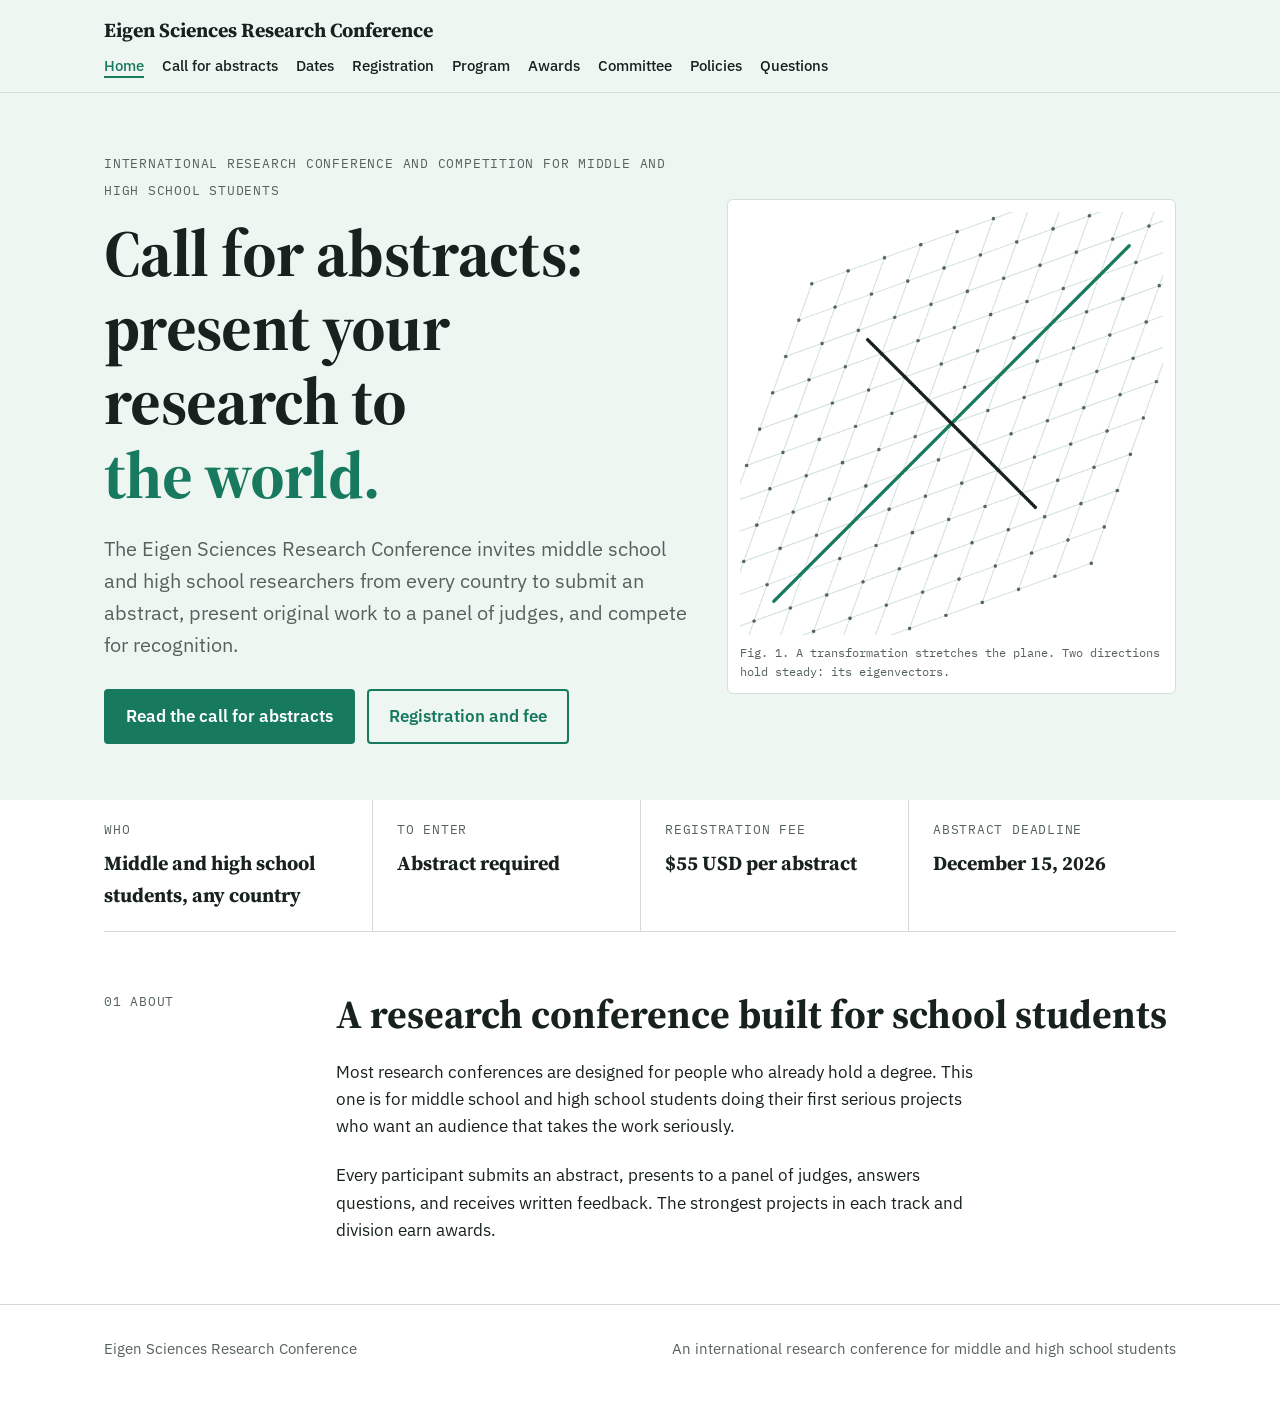
==== index.html @ b8862911 "Add conference website Co-Authored-By: Claude Fable 5.2 <noreply@anthropic.com> Claude-Session: http" ====
<!DOCTYPE html>
<html lang="en">
<head>
<meta charset="utf-8">
<meta name="viewport" content="width=device-width, initial-scale=1">
<title>Eigen Sciences Research Conference</title>
<link rel="preconnect" href="https://fonts.googleapis.com">
<link rel="preconnect" href="https://fonts.gstatic.com" crossorigin>
<link href="https://fonts.googleapis.com/css2?family=IBM+Plex+Mono:wght@400;500&family=IBM+Plex+Sans:wght@400;500;600&family=Source+Serif+4:opsz,wght@8..60,600;8..60,700&display=swap" rel="stylesheet">
<style>
/* Layout idea: an academic call for abstracts. Pale green masthead, near-white ruled sections with mono labels in a narrow margin column, gold for actions, amber marker for anything still to be decided. */
:root {
  --paper: #ffffff;
  --surface: #ffffff;
  --ink: #17211d;
  --muted: #55625c;
  --rule: #d5dad6;
  --accent: #17795e;
  --accent-ink: #ffffff;
  --marker: #f3c64a;
  --marker-ink: #2b2200;
  --display: "Source Serif 4", Georgia, "Times New Roman", serif;
  --body: "IBM Plex Sans", "Segoe UI", Helvetica, Arial, sans-serif;
  --mono: "IBM Plex Mono", ui-monospace, Menlo, Consolas, monospace;
}
/* Single light theme by choice: the page stays light on every device. */
:root { color-scheme: light; }
/* Evergreen masthead for the header and hero, in both themes */
.band {
  --paper: #eef6f2;
  --surface: #ffffff;
  --rule: #cfe1d8;
  background: var(--paper);
  color: var(--ink);
}

* { box-sizing: border-box; }
html { scroll-behavior: smooth; }
@media (prefers-reduced-motion: reduce) { html { scroll-behavior: auto; } }
body {
  margin: 0;
  background: var(--paper);
  color: var(--ink);
  font-family: var(--body);
  font-size: 17px;
  line-height: 1.6;
}
a { color: var(--accent); }
a:focus-visible, button:focus-visible, summary:focus-visible {
  outline: 3px solid var(--marker);
  outline-offset: 3px;
}
h1, h2, h3 { font-family: var(--display); line-height: 1.12; text-wrap: balance; margin: 0; }
p { margin: 0; max-width: 65ch; }
.wrap { max-width: 1120px; margin: 0 auto; padding: 0 24px; }
.label {
  font-family: var(--mono);
  font-size: 13px;
  letter-spacing: 0.06em;
  text-transform: uppercase;
  color: var(--muted);
}
.tba {
  display: inline-block;
  background: var(--marker);
  color: var(--marker-ink);
  font-family: var(--mono);
  font-size: 13px;
  font-weight: 400;
  padding: 2px 8px;
  border-radius: 3px;
}

/* Header */
header.site { border-bottom: 1px solid var(--rule); position: sticky; top: 0; z-index: 5; }
header.site .wrap {
  display: flex;
  flex-wrap: wrap;
  align-items: center;
  justify-content: space-between;
  gap: 8px 24px;
  padding-top: 14px;
  padding-bottom: 14px;
}
.brand { font-family: var(--display); font-weight: 700; font-size: 20px; color: var(--ink); text-decoration: none; }
nav { display: flex; flex-wrap: wrap; gap: 4px 18px; }
nav a { color: var(--ink); text-decoration: none; font-size: 15px; font-weight: 500; }
nav a:hover { color: var(--accent); text-decoration: underline; }
nav a[aria-current="page"] { color: var(--accent); text-decoration: underline; text-underline-offset: 5px; text-decoration-thickness: 2px; }
.is-hidden { display: none !important; }
html { scroll-padding-top: 80px; }

/* Hero */
.hero .wrap {
  display: grid;
  grid-template-columns: minmax(0, 1.3fr) minmax(0, 1fr);
  gap: 40px;
  align-items: center;
  padding-top: 56px;
  padding-bottom: 56px;
}
.hero h1 { font-size: clamp(38px, 5.6vw, 66px); font-weight: 700; letter-spacing: -0.01em; margin: 14px 0 20px; }
.hero h1 em { font-style: normal; color: var(--accent); }
.hero .lede { font-size: 20px; color: var(--muted); max-width: 54ch; }
.cta { display: flex; flex-wrap: wrap; gap: 12px; margin-top: 28px; }
.btn {
  display: inline-block;
  padding: 12px 20px;
  border-radius: 4px;
  font-weight: 600;
  text-decoration: none;
  border: 2px solid var(--accent);
}
.btn.primary { background: var(--accent); color: var(--accent-ink); }
.btn.ghost { color: var(--accent); }
.btn:hover { filter: brightness(1.08); }
figure { margin: 0; }
.figure { border: 1px solid var(--rule); background: var(--surface); border-radius: 6px; padding: 12px; }
.figure canvas { display: block; width: 100%; aspect-ratio: 1 / 1; }
.figure figcaption { font-family: var(--mono); font-size: 12px; color: var(--muted); padding-top: 8px; }

.facts {
  display: grid;
  grid-template-columns: repeat(4, minmax(0, 1fr));
  border-bottom: 1px solid var(--rule);
}
.facts > div { padding: 20px 24px; border-left: 1px solid var(--rule); display: flex; flex-direction: column; gap: 6px; }
.facts > div:first-child { border-left: 0; padding-left: 0; }
.facts strong { font-family: var(--display); font-size: 20px; font-weight: 700; }

/* Sections */
section.block { border-bottom: 1px solid var(--rule); }
section.block .wrap {
  display: grid;
  grid-template-columns: 200px minmax(0, 1fr);
  gap: 32px;
  padding-top: 60px;
  padding-bottom: 60px;
}
.content { display: flex; flex-direction: column; gap: 22px; }
.content h2 { font-size: clamp(28px, 3.4vw, 40px); font-weight: 700; }
.content h3.sub { font-size: 23px; font-weight: 700; margin-top: 10px; }

.grid { display: grid; gap: 16px; }
.grid.two { grid-template-columns: repeat(2, minmax(0, 1fr)); }
.grid.three { grid-template-columns: repeat(3, minmax(0, 1fr)); }
.card {
  background: var(--surface);
  border: 1px solid var(--rule);
  border-radius: 6px;
  padding: 22px;
  display: flex;
  flex-direction: column;
  gap: 10px;
}
.card h3 { font-size: 20px; font-weight: 700; }
.card p { color: var(--muted); font-size: 16px; }
ul.plain { margin: 0; padding-left: 20px; color: var(--muted); font-size: 16px; display: flex; flex-direction: column; gap: 6px; max-width: 65ch; }

.fee { background: var(--surface); border: 1px solid var(--rule); border-top: 4px solid var(--accent); border-radius: 6px; padding: 24px; display: grid; grid-template-columns: auto minmax(0, 1fr); gap: 8px 32px; align-items: center; }
.fee .price { font-family: var(--display); font-size: 60px; font-weight: 700; line-height: 1; font-variant-numeric: tabular-nums; }
.fee .price small { font-family: var(--mono); font-size: 14px; font-weight: 400; color: var(--muted); }
.fee p { color: var(--muted); }

ol.steps { list-style: none; margin: 0; padding: 0; display: flex; flex-direction: column; }
ol.steps li {
  display: grid;
  grid-template-columns: 64px minmax(0, 1fr);
  gap: 16px;
  padding: 18px 0;
  border-top: 1px solid var(--rule);
}
ol.steps li:last-child { border-bottom: 1px solid var(--rule); }
ol.steps .n { font-family: var(--mono); font-size: 15px; color: var(--accent); padding-top: 3px; }
ol.steps h3 { font-size: 20px; font-weight: 700; margin-bottom: 4px; }
ol.steps p { color: var(--muted); font-size: 16px; }

.tablewrap { overflow-x: auto; }
table { border-collapse: collapse; width: 100%; min-width: 460px; font-size: 16px; }
th, td { text-align: left; padding: 12px 14px; border-bottom: 1px solid var(--rule); vertical-align: top; }
th:first-child, td:first-child { padding-left: 0; }
th { font-family: var(--mono); font-size: 13px; letter-spacing: 0.06em; text-transform: uppercase; color: var(--muted); font-weight: 500; }
td.num { font-family: var(--mono); font-variant-numeric: tabular-nums; white-space: nowrap; }

details { border-top: 1px solid var(--rule); padding: 14px 0; }
details:last-of-type { border-bottom: 1px solid var(--rule); }
summary { cursor: pointer; font-weight: 600; font-size: 18px; }
details p { color: var(--muted); padding-top: 8px; }

.notice { background: var(--surface); border: 1px solid var(--rule); border-left: 4px solid var(--marker); border-radius: 6px; padding: 22px; display: flex; flex-direction: column; gap: 10px; }

footer .wrap { padding-top: 32px; padding-bottom: 48px; display: flex; flex-wrap: wrap; gap: 8px 32px; justify-content: space-between; color: var(--muted); font-size: 15px; }

@media (max-width: 860px) {
  .hero .wrap { grid-template-columns: minmax(0, 1fr); padding-top: 40px; padding-bottom: 40px; }
  .figure { max-width: 400px; }
  .facts { grid-template-columns: repeat(2, minmax(0, 1fr)); }
  .facts > div { padding-left: 0; border-left: 0; }
  .facts > div:nth-child(n+3) { border-top: 1px solid var(--rule); }
  section.block .wrap { grid-template-columns: minmax(0, 1fr); gap: 12px; padding-top: 44px; padding-bottom: 44px; }
  .grid.three { grid-template-columns: repeat(2, minmax(0, 1fr)); }
}
@media (max-width: 520px) {
  .wrap { padding: 0 16px; }
  .grid.two, .grid.three, .facts, .fee { grid-template-columns: minmax(0, 1fr); }
  .facts > div { border-top: 1px solid var(--rule); padding: 14px 0; }
  .facts > div:first-child { border-top: 0; }
}
</style>
</head>
<body>

<header class="site band">
  <div class="wrap">
    <a class="brand" href="#top">Eigen Sciences Research Conference</a>
    <nav aria-label="Sections">
      <a href="#about">Home</a>
      <a href="#call">Call for abstracts</a>
      <a href="#dates">Dates</a>
      <a href="#registration">Registration</a>
      <a href="#program">Program</a>
      <a href="#awards">Awards</a>
      <a href="#committee">Committee</a>
      <a href="#policies">Policies</a>
      <a href="#questions">Questions</a>
    </nav>
  </div>
</header>

<main id="top">
  <div class="hero band" id="hero">
    <div class="wrap">
      <div>
        <span class="label">International research conference and competition for middle and high school students</span>
        <h1>Call for abstracts: present your research to <em>the world.</em></h1>
        <p class="lede">The Eigen Sciences Research Conference invites middle school and high school researchers from every country to submit an abstract, present original work to a panel of judges, and compete for recognition.</p>
        <div class="cta">
          <a class="btn primary" href="#call">Read the call for abstracts</a>
          <a class="btn ghost" href="#registration">Registration and fee</a>
        </div>
      </div>
      <figure class="figure">
        <canvas id="lattice" width="640" height="640" role="img" aria-label="A grid of points being stretched by a linear transformation, with two directions that keep their orientation highlighted"></canvas>
        <figcaption>Fig. 1. A transformation stretches the plane. Two directions hold steady: its eigenvectors.</figcaption>
      </figure>
    </div>
  </div>

  <div class="wrap" id="facts">
    <div class="facts">
      <div><span class="label">Who</span><strong>Middle and high school students, any country</strong></div>
      <div><span class="label">To enter</span><strong>Abstract required</strong></div>
      <div><span class="label">Registration fee</span><strong>$55 USD per abstract</strong></div>
      <div><span class="label">Abstract deadline</span><strong>December 15, 2026</strong></div>
    </div>
  </div>

  <section class="block" id="about">
    <div class="wrap">
      <span class="label">01 About</span>
      <div class="content">
        <h2>A research conference built for school students</h2>
        <p>Most research conferences are designed for people who already hold a degree. This one is for middle school and high school students doing their first serious projects who want an audience that takes the work seriously.</p>
        <p>Every participant submits an abstract, presents to a panel of judges, answers questions, and receives written feedback. The strongest projects in each track and division earn awards.</p>
      </div>
    </div>
  </section>

  <section class="block" id="call">
    <div class="wrap">
      <span class="label">02 Call for abstracts</span>
      <div class="content">
        <h2>Call for abstracts</h2>
        <p>An abstract is required from every project. It is the basis for acceptance and for placing your project in a judging session.</p>

        <h3 class="sub">Who can submit</h3>
        <p>Students from any country and any curriculum can submit. There are two divisions, judged separately.</p>
        <div class="grid two">
          <div class="card" style="border-top:4px solid var(--accent)"><span class="label">Division 1</span><h3>Middle school</h3><p>Students enrolled in middle school at the time of submission.</p></div>
          <div class="card" style="border-top:4px solid var(--accent)"><span class="label">Division 2</span><h3>High school</h3><p>Students enrolled in high school (secondary school) at the time of submission.</p></div>
        </div>
        <ul class="plain">
          <li>Individual and team projects are both welcome. A team submits one abstract, with up to 4 students.</li>
          <li>School projects, independent research, and work done with a mentor or in a summer program all qualify.</li>
          <li>Naming a mentor is recommended but not required.</li>
        </ul>

        <h3 class="sub">Research tracks</h3>
        <div class="grid three">
          <div class="card"><h3>Life sciences</h3><p>Biology, biochemistry, genetics, neuroscience, ecology.</p></div>
          <div class="card"><h3>Medicine and health</h3><p>Biomedical research, public health, epidemiology.</p></div>
          <div class="card"><h3>Physical sciences</h3><p>Physics, chemistry, astronomy, materials, earth science.</p></div>
          <div class="card"><h3>Mathematics and computing</h3><p>Pure and applied mathematics, statistics, computer science, AI.</p></div>
          <div class="card"><h3>Engineering</h3><p>Robotics, energy, electronics, design and prototypes.</p></div>
          <div class="card"><h3>Social sciences</h3><p>Psychology, economics, education, behavioral research.</p></div>
        </div>

        <h3 class="sub">Abstract guidelines</h3>
        <div class="tablewrap">
          <table>
            <thead><tr><th>Item</th><th>Requirement</th></tr></thead>
            <tbody>
              <tr><td>Length</td><td>Up to 250 words, in English</td></tr>
              <tr><td>Structure</td><td>Background and question, methods, results, conclusion</td></tr>
              <tr><td>Title</td><td>Up to 20 words, no abbreviations</td></tr>
              <tr><td>Division</td><td>Middle school or high school</td></tr>
              <tr><td>Authors</td><td>Up to 4 students per abstract. Full name, school, city and country for each</td></tr>
              <tr><td>Mentor</td><td>Recommended. Name and institution of the mentor or teacher who advised the work</td></tr>
              <tr><td>Track</td><td>One of the six tracks above</td></tr>
              <tr><td>Keywords</td><td>Three to five</td></tr>
            </tbody>
          </table>
        </div>
        <p><span class="tba">Abstract template to be added</span></p>

        <h3 class="sub">From abstract to award</h3>
        <ol class="steps">
          <li><span class="n">Step 1</span><div><h3>Submit your abstract and pay the fee</h3><p>Send your abstract with the $55 registration fee by December 15, 2026.</p></div></li>
          <li><span class="n">Step 2</span><div><h3>Review</h3><p>The review committee reads every abstract and sends an acceptance decision.</p></div></li>
          <li><span class="n">Step 3</span><div><h3>Present</h3><p>Accepted students give a 10 minute talk to a panel of judges, followed by 5 minutes of questions.</p></div></li>
          <li><span class="n">Step 4</span><div><h3>Feedback and awards</h3><p>Every presenter receives written comments. Top projects in each track and division are recognized at the closing ceremony.</p></div></li>
        </ol>
      </div>
    </div>
  </section>

  <section class="block" id="dates">
    <div class="wrap">
      <span class="label">03 Important dates</span>
      <div class="content">
        <h2>Important dates</h2>
        <div class="tablewrap">
          <table>
            <thead><tr><th>Milestone</th><th>Date</th></tr></thead>
            <tbody>
              <tr><td>Abstract submissions open</td><td><span class="tba">To be announced</span></td></tr>
              <tr><td>Abstract and fee deadline</td><td><strong>December 15, 2026</strong></td></tr>
              <tr><td>Acceptance notices sent</td><td><span class="tba">To be announced</span></td></tr>
              <tr><td>Final slides or poster due</td><td><span class="tba">To be announced</span></td></tr>
              <tr><td>Conference and presentations</td><td><span class="tba">To be announced</span></td></tr>
              <tr><td>Awards ceremony</td><td><span class="tba">To be announced</span></td></tr>
            </tbody>
          </table>
        </div>
      </div>
    </div>
  </section>

  <section class="block" id="registration">
    <div class="wrap">
      <span class="label">04 Registration</span>
      <div class="content">
        <h2>Registration and fee</h2>
        <div class="fee">
          <div class="price">$55 <small>USD</small></div>
          <div>
            <p><strong style="color:var(--ink)">Registration fee per abstract, paid when you submit.</strong></p>
            <p>One fee covers the whole team, up to 4 students. It includes abstract review, your presentation slot, and written feedback from the judges. There are no additional costs after this.</p>
          </div>
        </div>
        <ul class="plain">
          <li>The fee is charged per abstract, not per student.</li>
          <li>Payment is by card through Stripe, a secure online payment service.</li>
          <li>The fee is non-refundable, including when an abstract is not accepted.</li>
          <li>Fee waivers are available for students from low-income and lower-middle-income countries. <span class="tba">Eligible country list to be added</span></li>
        </ul>
        <div class="notice">
          <span class="tba">Submission form and Stripe payment link to be added</span>
          <p>To submit, you will need: your name, school, country, track, project title, abstract, mentor details if any, and a parent or guardian contact.</p>
          <p>Contact: <span class="tba">Email address to be added</span></p>
        </div>
      </div>
    </div>
  </section>

  <section class="block" id="program">
    <div class="wrap">
      <span class="label">05 Program</span>
      <div class="content">
        <h2>Program</h2>
        <div class="grid two">
          <div class="card"><h3>Schedule</h3><p>Opening session, judged presentation sessions by track, and the awards ceremony.</p><p><span class="tba">Full schedule to be announced</span></p></div>
          <div class="card"><h3>Keynote speakers</h3><p>Invited scientists speaking about their research and their path into it.</p><p><span class="tba">Speakers to be announced</span></p></div>
          <div class="card"><h3>Venue and format</h3><p>Location, travel information, or the online platform and time zones.</p><p><span class="tba">In person or online: to be announced</span></p></div>
          <div class="card"><h3>Abstract book</h3><p>Accepted abstracts published together after the conference.</p><p><span class="tba">To be confirmed</span></p></div>
        </div>
      </div>
    </div>
  </section>

  <section class="block" id="awards">
    <div class="wrap">
      <span class="label">06 Awards</span>
      <div class="content">
        <h2>Judging and awards</h2>
        <p>First, second and third place are awarded in each track for each division, with one overall best project per division. Every presenter receives a certificate of participation.</p>
        <p><span class="tba">Prizes to be announced</span></p>
        <div class="tablewrap">
          <table>
            <thead><tr><th>Criterion</th><th>What judges look for</th><th>Weight</th></tr></thead>
            <tbody>
              <tr><td>Research question</td><td>Is it clear, specific and worth asking?</td><td class="num">20%</td></tr>
              <tr><td>Method</td><td>Does the approach fit the question, and is it carried out carefully?</td><td class="num">30%</td></tr>
              <tr><td>Results and reasoning</td><td>Do the conclusions follow from the evidence? Are limits acknowledged?</td><td class="num">25%</td></tr>
              <tr><td>Presentation</td><td>Is the work explained clearly, in slides and in answers to questions?</td><td class="num">15%</td></tr>
              <tr><td>Originality</td><td>Does the student bring their own idea or angle?</td><td class="num">10%</td></tr>
            </tbody>
          </table>
        </div>
        <p><span class="tba">Draft rubric</span> These weights are a starting suggestion and can be changed.</p>
      </div>
    </div>
  </section>

  <section class="block" id="committee">
    <div class="wrap">
      <span class="label">07 Committee</span>
      <div class="content">
        <h2>Organizing committee</h2>
        <p>The people responsible for the conference, with their institutions.</p>
        <div class="grid three">
          <div class="card"><span class="label">Conference chair</span><p><span class="tba">To be announced</span></p></div>
          <div class="card"><span class="label">Review committee</span><p><span class="tba">To be announced</span></p></div>
          <div class="card"><span class="label">Judges</span><p><span class="tba">To be announced</span></p></div>
        </div>
        <h3 class="sub">Sponsors and partners</h3>
        <p><span class="tba">To be announced</span></p>
      </div>
    </div>
  </section>

  <section class="block" id="policies">
    <div class="wrap">
      <span class="label">08 Policies</span>
      <div class="content">
        <h2>Policies</h2>
        <div class="grid two">
          <div class="card"><h3>Original work</h3><p>The research must be the student's own. Copied text or results lead to rejection. Abstracts may be checked for plagiarism.</p></div>
          <div class="card"><h3>Credit for help</h3><p>Name every mentor, teacher or lab that supported the project, and say which parts the student did.</p></div>
          <div class="card"><h3>Presenting</h3><p>At least one student author of each accepted abstract must present to be eligible for awards and a certificate.</p></div>
          <div class="card"><h3>Research ethics</h3><p>Projects involving people or animals must have followed the approval rules of the student's school or institution.</p></div>
          <div class="card"><h3>Parent or guardian consent</h3><p>Participants under 18 need consent from a parent or guardian to register and to appear in photos or recordings.</p></div>
          <div class="card"><h3>Use of AI tools</h3><p>AI tools may help with language, editing and coding, but the research question, analysis and conclusions must be the student's own. Say in your abstract or presentation which AI tools you used and for what. AI tools cannot be listed as authors, and results or references invented by AI lead to rejection. Students are responsible for the accuracy of everything they submit.</p></div>
          <div class="card"><h3>Refunds</h3><p>The registration fee is non-refundable, including when an abstract is not accepted or a student withdraws.</p></div>
          <div class="card"><h3>Privacy</h3><p><span class="tba">Privacy notice to be added</span></p></div>
        </div>
        <p><span class="tba">Draft policies</span> Review these before the site goes public.</p>
      </div>
    </div>
  </section>

  <section class="block" id="questions">
    <div class="wrap">
      <span class="label">09 Questions</span>
      <div class="content">
        <h2>Common questions</h2>
        <div>
          <details><summary>Who can take part?</summary><p>Middle school and high school students from any country. The two divisions are judged separately.</p></details>
          <details><summary>Do I need finished results to submit?</summary><p>No. Work in progress is welcome as long as you have a clear question, a method, and at least preliminary findings to discuss.</p></details>
          <details><summary>Can I enter as a team?</summary><p>Yes. A team of up to 4 students submits one abstract, presents together, and is judged as one project.</p></details>
          <details><summary>What language are abstracts and presentations in?</summary><p>English.</p></details>
          <details><summary>Does my project need a mentor?</summary><p>No. Independent projects are judged on the same criteria as mentored ones. Having a mentor is recommended, and if you have one, please enter their name when you submit.</p></details>
          <details><summary>How much does it cost?</summary><p>The registration fee is $55 USD per abstract, paid when you submit. After that, there are no additional costs.</p></details>
          <details><summary>Does each team member pay?</summary><p>No. The $55 fee is per abstract, so one payment covers the whole team.</p></details>
          <details><summary>Can I get a refund?</summary><p>No. The fee is non-refundable, including when an abstract is not accepted.</p></details>
          <details><summary>Is there a fee waiver?</summary><p>Yes, for students from low-income and lower-middle-income countries. <span class="tba">Eligible country list and how to apply to be added</span></p></details>
          <details><summary>When is the deadline?</summary><p>Abstracts and the fee are due by December 15, 2026.</p></details>
          <details><summary>How long can my abstract be?</summary><p>Up to 250 words.</p></details>
          <details><summary>Can I use AI tools such as chatbots?</summary><p>You may use them for help with language, editing and coding, and you must say which tools you used and how. The ideas, analysis and conclusions must be your own.</p></details>
          <details><summary>How will I know if my abstract is accepted?</summary><p>The review committee emails a decision to the address you submit with. <span class="tba">Notification date to be announced</span></p></details>
          <details><summary>Will I receive a certificate?</summary><p>Yes. Every presenter receives a certificate of participation, and award winners receive an award certificate.</p></details>
          <details><summary>Can I submit more than one abstract?</summary><p><span class="tba">To be confirmed</span></p></details>
          <details><summary>Can I submit work I have presented at a science fair or another conference?</summary><p><span class="tba">To be confirmed</span></p></details>
          <details><summary>Is the conference in person or online, and what about time zones?</summary><p><span class="tba">To be announced</span></p></details>
          <details><summary>Will my abstract be published?</summary><p><span class="tba">To be confirmed</span></p></details>
        </div>
      </div>
    </div>
  </section>
</main>

<footer>
  <div class="wrap">
    <span>Eigen Sciences Research Conference</span>
    <span>An international research conference for middle and high school students</span>
  </div>
</footer>

<script>
// Each menu item opens its own page: only the chosen section is shown.
(function () {
  var sections = Array.prototype.slice.call(document.querySelectorAll('section.block'));
  var hero = document.getElementById('hero'), facts = document.getElementById('facts');
  var links = Array.prototype.slice.call(document.querySelectorAll('header nav a'));
  function show() {
    var id = (location.hash || '').replace('#', '');
    var known = sections.some(function (s) { return s.id === id; });
    if (!known || id === 'about') id = 'about';
    var home = id === 'about';
    hero.classList.toggle('is-hidden', !home);
    facts.classList.toggle('is-hidden', !home);
    sections.forEach(function (s) { s.classList.toggle('is-hidden', s.id !== id); });
    links.forEach(function (a) {
      if (a.getAttribute('href') === '#' + id) a.setAttribute('aria-current', 'page');
      else a.removeAttribute('aria-current');
    });
    window.scrollTo(0, 0);
  }
  window.addEventListener('hashchange', show);
  show();
})();

(function () {
  var c = document.getElementById('lattice');
  if (!c || !c.getContext) return;
  var ctx = c.getContext('2d');
  var still = window.matchMedia && window.matchMedia('(prefers-reduced-motion: reduce)').matches;
  function tok(n) { return getComputedStyle(c).getPropertyValue(n).trim(); }

  function draw(t) {
    var W = c.width, H = c.height, cx = W / 2, cy = H / 2, u = 44;
    // Symmetric matrix [[a, b], [b, a]] has eigenvectors along (1,1) and (1,-1).
    var k = 0.5 + 0.5 * Math.sin(t);
    var a = 1 + 0.25 * k, b = 0.45 * k;
    var rule = tok('--rule'), ink = tok('--muted'), accent = tok('--accent'), second = tok('--ink');
    function P(x, y) { return [cx + (a * x + b * y) * u, cy - (b * x + a * y) * u]; }

    ctx.clearRect(0, 0, W, H);
    ctx.lineWidth = 1.5; ctx.strokeStyle = rule;
    for (var i = -6; i <= 6; i++) {
      var p = P(i, -6), q = P(i, 6), r = P(-6, i), s = P(6, i);
      ctx.beginPath(); ctx.moveTo(p[0], p[1]); ctx.lineTo(q[0], q[1]);
      ctx.moveTo(r[0], r[1]); ctx.lineTo(s[0], s[1]); ctx.stroke();
    }
    ctx.fillStyle = ink;
    for (var x = -6; x <= 6; x++) for (var y = -6; y <= 6; y++) {
      var d = P(x, y);
      ctx.beginPath(); ctx.arc(d[0], d[1], 2.6, 0, 6.2832); ctx.fill();
    }
    function axis(dx, dy, col) {
      var p = P(-6 * dx, -6 * dy), q = P(6 * dx, 6 * dy);
      ctx.strokeStyle = col; ctx.lineWidth = 5; ctx.lineCap = 'round';
      ctx.beginPath(); ctx.moveTo(p[0], p[1]); ctx.lineTo(q[0], q[1]); ctx.stroke();
    }
    axis(0.6, 0.6, accent);
    axis(0.6, -0.6, second);
  }

  var start = null;
  function frame(ts) {
    if (start === null) start = ts;
    draw(1.2 + (ts - start) / 2600);
    requestAnimationFrame(frame);
  }
  draw(1.2);
  if (!still) requestAnimationFrame(frame);
})();
</script>
</body>
</html>
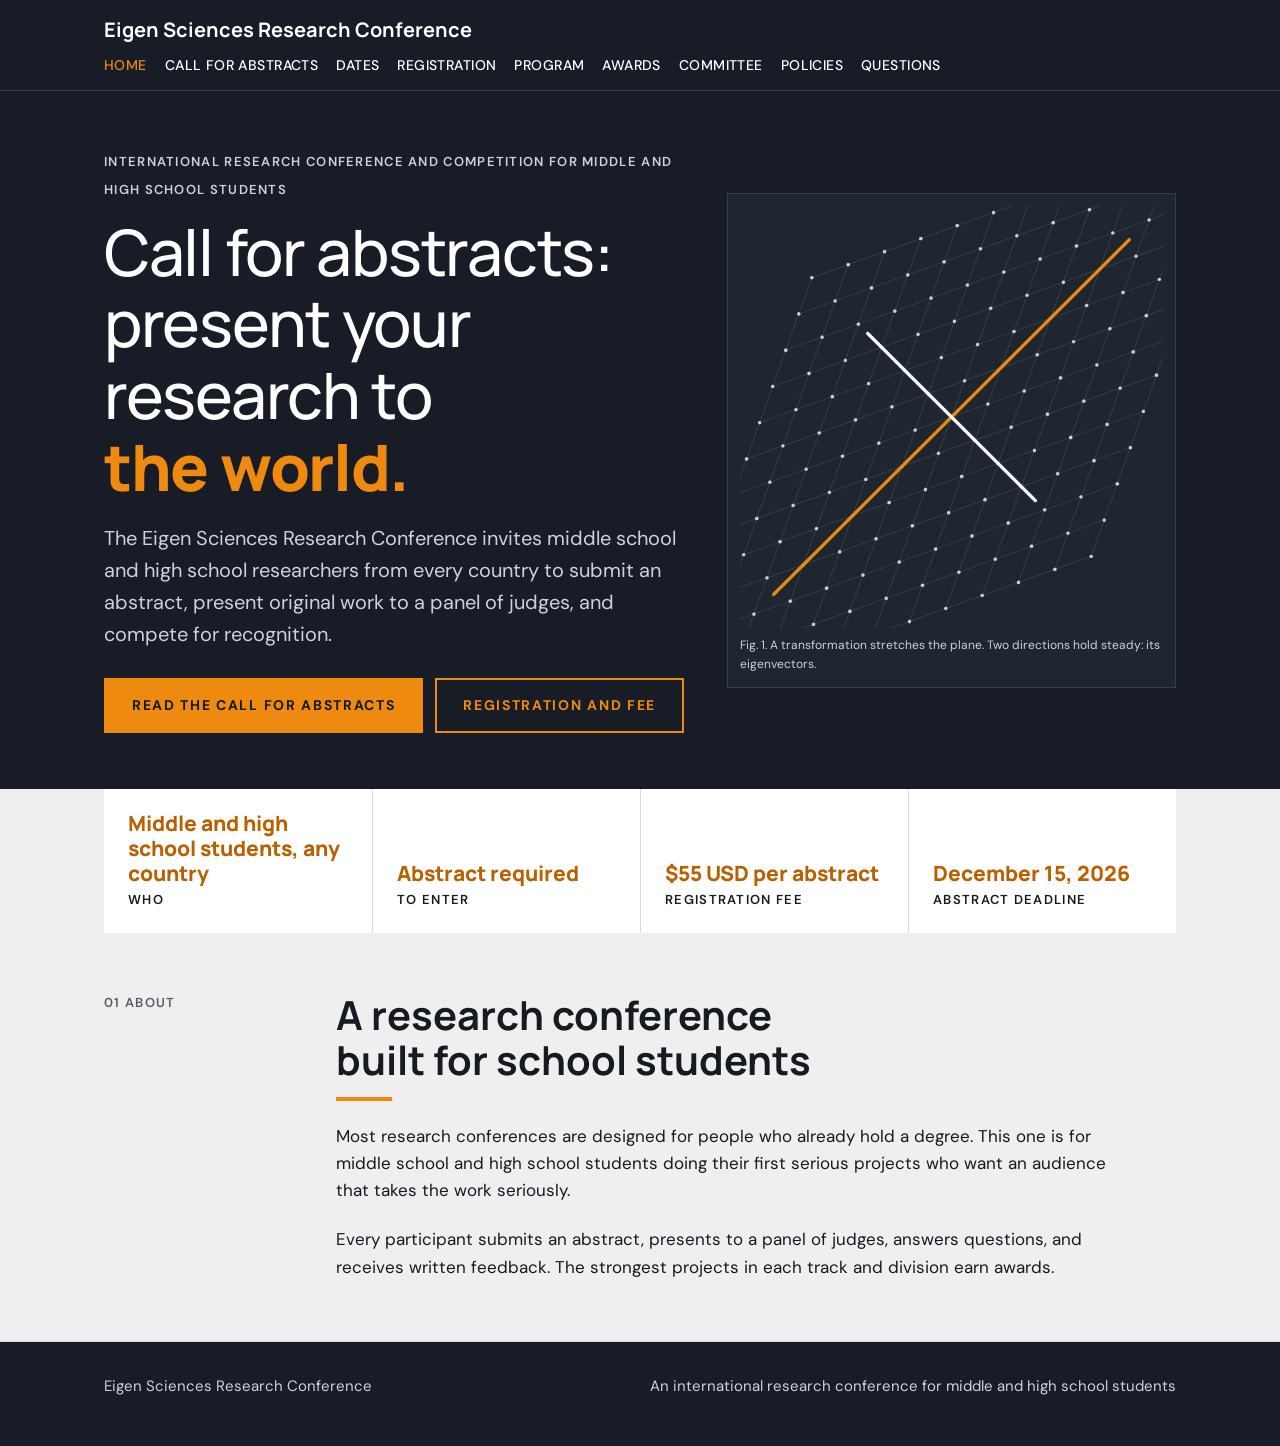
==== commit 148a3ca2: "Match the eigensciences.com theme: charcoal, orange, light gray Co-Authored-By: Claude Fable 5.2 <no" ====
--- a/index.html
+++ b/index.html
@@ -6,30 +6,33 @@
 <title>Eigen Sciences Research Conference</title>
 <link rel="preconnect" href="https://fonts.googleapis.com">
 <link rel="preconnect" href="https://fonts.gstatic.com" crossorigin>
-<link href="https://fonts.googleapis.com/css2?family=IBM+Plex+Mono:wght@400;500&family=IBM+Plex+Sans:wght@400;500;600&family=Source+Serif+4:opsz,wght@8..60,600;8..60,700&display=swap" rel="stylesheet">
+<link href="https://fonts.googleapis.com/css2?family=DM+Sans:opsz,wght@9..40,400;9..40,500;9..40,600;9..40,700&family=Manrope:wght@500;700;800&display=swap" rel="stylesheet">
 <style>
-/* Layout idea: an academic call for abstracts. Pale green masthead, near-white ruled sections with mono labels in a narrow margin column, gold for actions, amber marker for anything still to be decided. */
+/* Layout idea: matches eigensciences.com. Charcoal masthead with white type and an orange highlight, light gray page, white cards, square uppercase buttons. */
 :root {
-  --paper: #ffffff;
+  color-scheme: light;
+  --paper: #efefef;
   --surface: #ffffff;
-  --ink: #17211d;
-  --muted: #55625c;
-  --rule: #d5dad6;
-  --accent: #17795e;
-  --accent-ink: #ffffff;
-  --marker: #f3c64a;
-  --marker-ink: #2b2200;
-  --display: "Source Serif 4", Georgia, "Times New Roman", serif;
-  --body: "IBM Plex Sans", "Segoe UI", Helvetica, Arial, sans-serif;
-  --mono: "IBM Plex Mono", ui-monospace, Menlo, Consolas, monospace;
-}
-/* Single light theme by choice: the page stays light on every device. */
-:root { color-scheme: light; }
-/* Evergreen masthead for the header and hero, in both themes */
+  --ink: #151a23;
+  --muted: #555c68;
+  --rule: #d8dade;
+  --accent: #ee8a0f;
+  --accent-deep: #b96100;
+  --accent-ink: #151a23;
+  --marker: #fde6c4;
+  --marker-ink: #5a3200;
+  --display: "Manrope", "Segoe UI", Helvetica, Arial, sans-serif;
+  --body: "DM Sans", "Segoe UI", Helvetica, Arial, sans-serif;
+  --mono: "DM Sans", "Segoe UI", Helvetica, Arial, sans-serif;
+}
+/* Charcoal masthead for the header and hero */
 .band {
-  --paper: #eef6f2;
-  --surface: #ffffff;
-  --rule: #cfe1d8;
+  --paper: #171c26;
+  --surface: #1f2632;
+  --ink: #ffffff;
+  --muted: #cdd2db;
+  --rule: #363d4b;
+  --accent-deep: #ee8a0f;
   background: var(--paper);
   color: var(--ink);
 }
@@ -45,7 +48,7 @@
   font-size: 17px;
   line-height: 1.6;
 }
-a { color: var(--accent); }
+a { color: var(--accent-deep); }
 a:focus-visible, button:focus-visible, summary:focus-visible {
   outline: 3px solid var(--marker);
   outline-offset: 3px;
@@ -54,9 +57,10 @@
 p { margin: 0; max-width: 65ch; }
 .wrap { max-width: 1120px; margin: 0 auto; padding: 0 24px; }
 .label {
-  font-family: var(--mono);
+  font-family: var(--body);
   font-size: 13px;
-  letter-spacing: 0.06em;
+  font-weight: 600;
+  letter-spacing: 0.1em;
   text-transform: uppercase;
   color: var(--muted);
 }
@@ -66,9 +70,9 @@
   color: var(--marker-ink);
   font-family: var(--mono);
   font-size: 13px;
-  font-weight: 400;
+  font-weight: 600;
   padding: 2px 8px;
-  border-radius: 3px;
+  border-radius: 0;
 }
 
 /* Header */
@@ -84,9 +88,9 @@
 }
 .brand { font-family: var(--display); font-weight: 700; font-size: 20px; color: var(--ink); text-decoration: none; }
 nav { display: flex; flex-wrap: wrap; gap: 4px 18px; }
-nav a { color: var(--ink); text-decoration: none; font-size: 15px; font-weight: 500; }
-nav a:hover { color: var(--accent); text-decoration: underline; }
-nav a[aria-current="page"] { color: var(--accent); text-decoration: underline; text-underline-offset: 5px; text-decoration-thickness: 2px; }
+nav a { color: var(--ink); text-decoration: none; font-size: 14px; font-weight: 500; text-transform: uppercase; letter-spacing: 0.03em; }
+nav a:hover { color: var(--accent); }
+nav a[aria-current="page"] { color: var(--accent); }
 .is-hidden { display: none !important; }
 html { scroll-padding-top: 80px; }
 
@@ -99,15 +103,18 @@
   padding-top: 56px;
   padding-bottom: 56px;
 }
-.hero h1 { font-size: clamp(38px, 5.6vw, 66px); font-weight: 700; letter-spacing: -0.01em; margin: 14px 0 20px; }
-.hero h1 em { font-style: normal; color: var(--accent); }
+.hero h1 { font-size: clamp(38px, 5.4vw, 64px); font-weight: 500; letter-spacing: -0.02em; margin: 14px 0 20px; }
+.hero h1 em { font-style: normal; font-weight: 800; color: var(--accent); }
 .hero .lede { font-size: 20px; color: var(--muted); max-width: 54ch; }
 .cta { display: flex; flex-wrap: wrap; gap: 12px; margin-top: 28px; }
 .btn {
   display: inline-block;
-  padding: 12px 20px;
-  border-radius: 4px;
-  font-weight: 600;
+  padding: 14px 26px;
+  border-radius: 0;
+  font-weight: 700;
+  font-size: 14px;
+  letter-spacing: 0.12em;
+  text-transform: uppercase;
   text-decoration: none;
   border: 2px solid var(--accent);
 }
@@ -115,21 +122,25 @@
 .btn.ghost { color: var(--accent); }
 .btn:hover { filter: brightness(1.08); }
 figure { margin: 0; }
-.figure { border: 1px solid var(--rule); background: var(--surface); border-radius: 6px; padding: 12px; }
+.figure { border: 1px solid var(--rule); background: var(--surface); border-radius: 0; padding: 12px; }
 .figure canvas { display: block; width: 100%; aspect-ratio: 1 / 1; }
 .figure figcaption { font-family: var(--mono); font-size: 12px; color: var(--muted); padding-top: 8px; }
 
 .facts {
   display: grid;
   grid-template-columns: repeat(4, minmax(0, 1fr));
-  border-bottom: 1px solid var(--rule);
-}
-.facts > div { padding: 20px 24px; border-left: 1px solid var(--rule); display: flex; flex-direction: column; gap: 6px; }
-.facts > div:first-child { border-left: 0; padding-left: 0; }
-.facts strong { font-family: var(--display); font-size: 20px; font-weight: 700; }
+  background: var(--surface);
+}
+.facts > div { padding: 22px 24px; border-left: 1px solid var(--rule); display: flex; flex-direction: column-reverse; gap: 4px; }
+.facts > div:first-child { border-left: 0; }
+.facts strong { font-family: var(--display); font-size: 21px; font-weight: 800; color: var(--accent-deep); line-height: 1.2; }
+.facts .label { color: var(--ink); }
 
 /* Sections */
 section.block { border-bottom: 1px solid var(--rule); }
+.content h2::after { content: ""; display: block; width: 56px; height: 4px; background: var(--accent); margin-top: 14px; }
+footer { background: #171c26; }
+footer .wrap { color: #cdd2db !important; }
 section.block .wrap {
   display: grid;
   grid-template-columns: 200px minmax(0, 1fr);
@@ -147,7 +158,7 @@
 .card {
   background: var(--surface);
   border: 1px solid var(--rule);
-  border-radius: 6px;
+  border-radius: 0;
   padding: 22px;
   display: flex;
   flex-direction: column;
@@ -157,28 +168,28 @@
 .card p { color: var(--muted); font-size: 16px; }
 ul.plain { margin: 0; padding-left: 20px; color: var(--muted); font-size: 16px; display: flex; flex-direction: column; gap: 6px; max-width: 65ch; }
 
-.fee { background: var(--surface); border: 1px solid var(--rule); border-top: 4px solid var(--accent); border-radius: 6px; padding: 24px; display: grid; grid-template-columns: auto minmax(0, 1fr); gap: 8px 32px; align-items: center; }
-.fee .price { font-family: var(--display); font-size: 60px; font-weight: 700; line-height: 1; font-variant-numeric: tabular-nums; }
+.fee { background: var(--surface); border: 1px solid var(--rule); border-top: 4px solid var(--accent); border-radius: 0; padding: 24px; display: grid; grid-template-columns: auto minmax(0, 1fr); gap: 8px 32px; align-items: center; }
+.fee .price { font-family: var(--display); color: var(--accent); font-size: 60px; font-weight: 800; line-height: 1; font-variant-numeric: tabular-nums; }
 .fee .price small { font-family: var(--mono); font-size: 14px; font-weight: 400; color: var(--muted); }
 .fee p { color: var(--muted); }
 
 ol.steps { list-style: none; margin: 0; padding: 0; display: flex; flex-direction: column; }
 ol.steps li {
   display: grid;
-  grid-template-columns: 64px minmax(0, 1fr);
+  grid-template-columns: 72px minmax(0, 1fr);
   gap: 16px;
   padding: 18px 0;
   border-top: 1px solid var(--rule);
 }
 ol.steps li:last-child { border-bottom: 1px solid var(--rule); }
-ol.steps .n { font-family: var(--mono); font-size: 15px; color: var(--accent); padding-top: 3px; }
+ol.steps .n { font-family: var(--body); font-size: 14px; font-weight: 700; text-transform: uppercase; letter-spacing: 0.06em; color: var(--accent-deep); padding-top: 4px; }
 ol.steps h3 { font-size: 20px; font-weight: 700; margin-bottom: 4px; }
 ol.steps p { color: var(--muted); font-size: 16px; }
 
-.tablewrap { overflow-x: auto; }
+.tablewrap { overflow-x: auto; background: var(--surface); border: 1px solid var(--rule); }
 table { border-collapse: collapse; width: 100%; min-width: 460px; font-size: 16px; }
 th, td { text-align: left; padding: 12px 14px; border-bottom: 1px solid var(--rule); vertical-align: top; }
-th:first-child, td:first-child { padding-left: 0; }
+
 th { font-family: var(--mono); font-size: 13px; letter-spacing: 0.06em; text-transform: uppercase; color: var(--muted); font-weight: 500; }
 td.num { font-family: var(--mono); font-variant-numeric: tabular-nums; white-space: nowrap; }
 
@@ -187,7 +198,7 @@
 summary { cursor: pointer; font-weight: 600; font-size: 18px; }
 details p { color: var(--muted); padding-top: 8px; }
 
-.notice { background: var(--surface); border: 1px solid var(--rule); border-left: 4px solid var(--marker); border-radius: 6px; padding: 22px; display: flex; flex-direction: column; gap: 10px; }
+.notice { background: var(--surface); border: 1px solid var(--rule); border-left: 4px solid var(--accent); border-radius: 0; padding: 22px; display: flex; flex-direction: column; gap: 10px; }
 
 footer .wrap { padding-top: 32px; padding-bottom: 48px; display: flex; flex-wrap: wrap; gap: 8px 32px; justify-content: space-between; color: var(--muted); font-size: 15px; }
 
@@ -195,7 +206,7 @@
   .hero .wrap { grid-template-columns: minmax(0, 1fr); padding-top: 40px; padding-bottom: 40px; }
   .figure { max-width: 400px; }
   .facts { grid-template-columns: repeat(2, minmax(0, 1fr)); }
-  .facts > div { padding-left: 0; border-left: 0; }
+  .facts > div:nth-child(3) { border-left: 0; }
   .facts > div:nth-child(n+3) { border-top: 1px solid var(--rule); }
   section.block .wrap { grid-template-columns: minmax(0, 1fr); gap: 12px; padding-top: 44px; padding-bottom: 44px; }
   .grid.three { grid-template-columns: repeat(2, minmax(0, 1fr)); }
@@ -203,7 +214,7 @@
 @media (max-width: 520px) {
   .wrap { padding: 0 16px; }
   .grid.two, .grid.three, .facts, .fee { grid-template-columns: minmax(0, 1fr); }
-  .facts > div { border-top: 1px solid var(--rule); padding: 14px 0; }
+  .facts > div { border-top: 1px solid var(--rule); border-left: 0; }
   .facts > div:first-child { border-top: 0; }
 }
 </style>
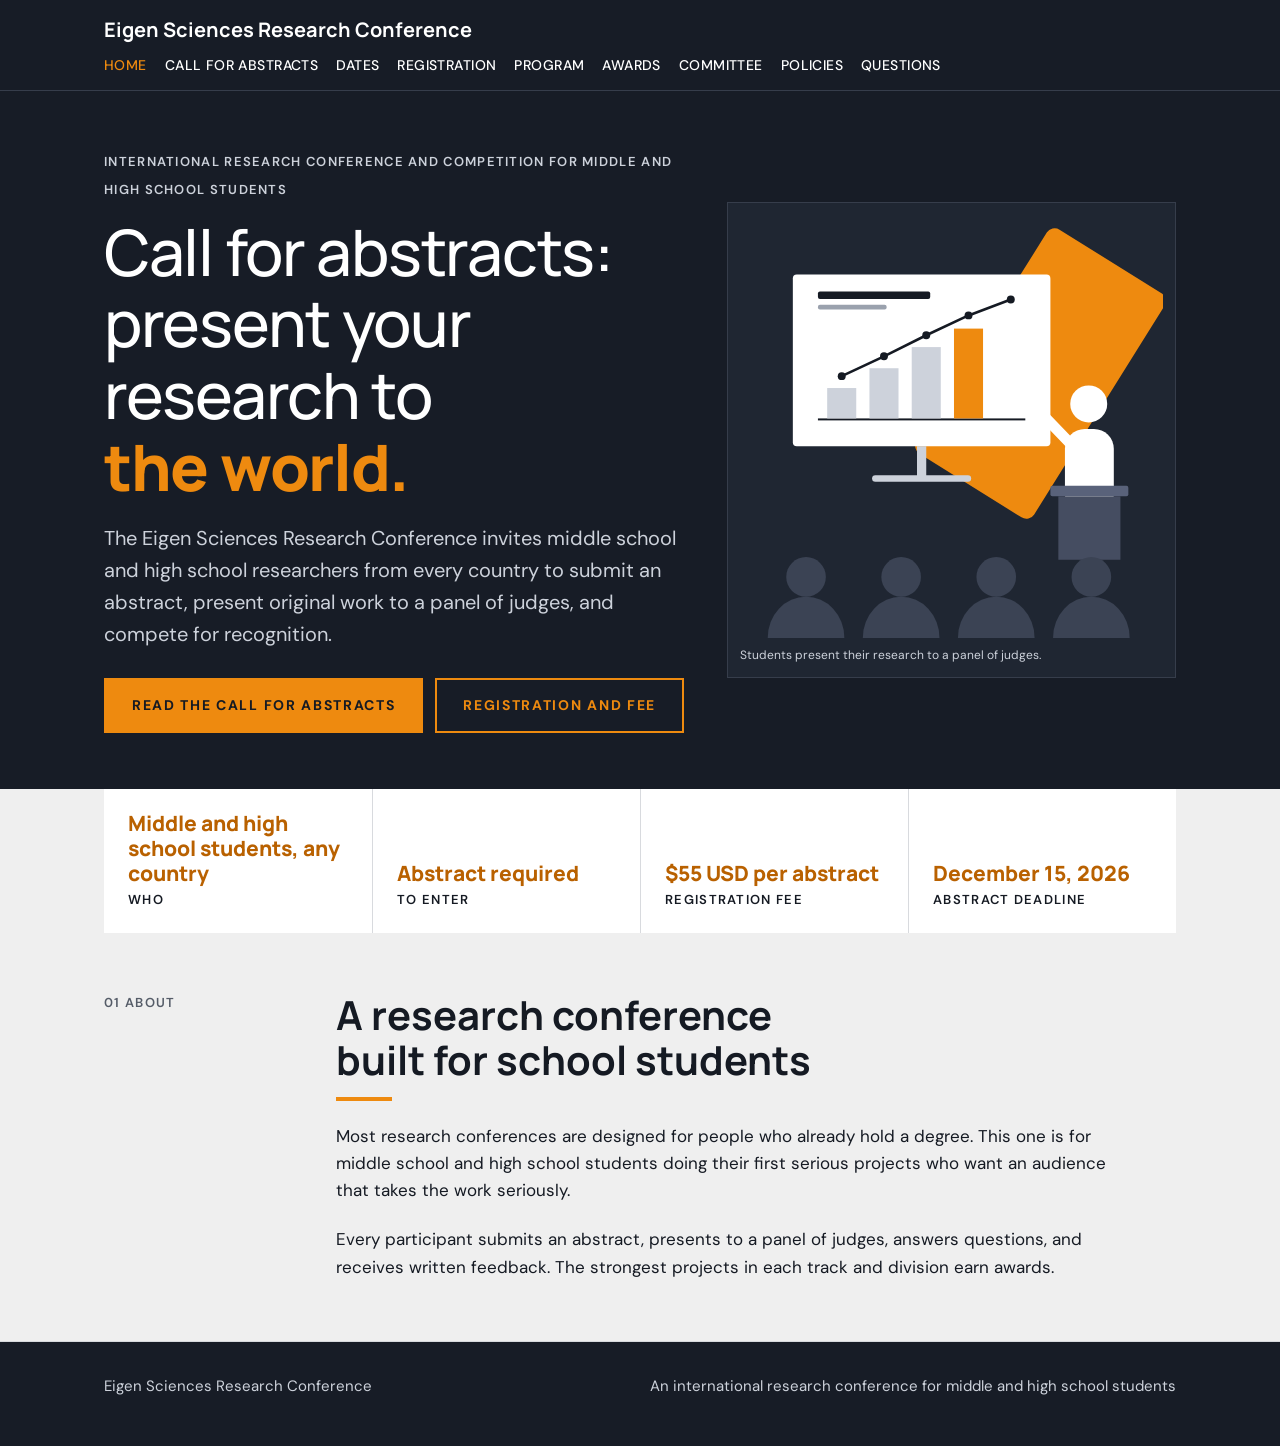
==== commit c81802ad: "Replace the eigenvector figure with a research presentation illustration Co-Authored-By: Claude Fabl" ====
--- a/index.html
+++ b/index.html
@@ -122,8 +122,8 @@
 .btn.ghost { color: var(--accent); }
 .btn:hover { filter: brightness(1.08); }
 figure { margin: 0; }
-.figure { border: 1px solid var(--rule); background: var(--surface); border-radius: 0; padding: 12px; }
-.figure canvas { display: block; width: 100%; aspect-ratio: 1 / 1; }
+.figure { border: 1px solid var(--rule); background: var(--surface); border-radius: 0; padding: 12px; overflow: hidden; }
+.figure svg { display: block; width: 100%; height: auto; }
 .figure figcaption { font-family: var(--mono); font-size: 12px; color: var(--muted); padding-top: 8px; }
 
 .facts {
@@ -251,8 +251,33 @@
         </div>
       </div>
       <figure class="figure">
-        <canvas id="lattice" width="640" height="640" role="img" aria-label="A grid of points being stretched by a linear transformation, with two directions that keep their orientation highlighted"></canvas>
-        <figcaption>Fig. 1. A transformation stretches the plane. Two directions hold steady: its eigenvectors.</figcaption>
+        <svg viewBox="0 0 640 640" role="img" aria-label="Illustration of a student presenting a research chart on a screen to an audience">
+          <rect x="350" y="40" width="210" height="400" rx="14" transform="rotate(32 455 240)" fill="#ee8a0f"/>
+          <rect x="80" y="90" width="390" height="260" rx="6" fill="#ffffff"/>
+          <rect x="268" y="350" width="14" height="46" fill="#cdd2db"/>
+          <rect x="200" y="394" width="150" height="10" rx="5" fill="#cdd2db"/>
+          <rect x="118" y="116" width="170" height="11" rx="3" fill="#151a23"/>
+          <rect x="118" y="136" width="104" height="7" rx="3" fill="#9aa1ad"/>
+          <rect x="118" y="308" width="314" height="3" fill="#151a23"/>
+          <rect x="132" y="262" width="44" height="46" fill="#cdd2db"/>
+          <rect x="196" y="232" width="44" height="76" fill="#cdd2db"/>
+          <rect x="260" y="200" width="44" height="108" fill="#cdd2db"/>
+          <rect x="324" y="172" width="44" height="136" fill="#ee8a0f"/>
+          <polyline points="154,244 218,214 282,182 346,152 410,128" fill="none" stroke="#151a23" stroke-width="4" stroke-linecap="round" stroke-linejoin="round"/>
+          <circle cx="154" cy="244" r="6" fill="#151a23"/><circle cx="218" cy="214" r="6" fill="#151a23"/><circle cx="282" cy="182" r="6" fill="#151a23"/><circle cx="346" cy="152" r="6" fill="#151a23"/><circle cx="410" cy="128" r="6" fill="#151a23"/>
+          <line x1="506" y1="352" x2="452" y2="296" stroke="#ffffff" stroke-width="16" stroke-linecap="round"/>
+          <circle cx="528" cy="286" r="28" fill="#ffffff"/>
+          <rect x="492" y="324" width="74" height="130" rx="30" fill="#ffffff"/>
+          <rect x="470" y="410" width="118" height="16" rx="3" fill="#59627a"/>
+          <rect x="482" y="426" width="94" height="96" fill="#454d61"/>
+          <g fill="#3b4354">
+            <circle cx="100" cy="548" r="30"/><ellipse cx="100" cy="640" rx="58" ry="62"/>
+            <circle cx="244" cy="548" r="30"/><ellipse cx="244" cy="640" rx="58" ry="62"/>
+            <circle cx="388" cy="548" r="30"/><ellipse cx="388" cy="640" rx="58" ry="62"/>
+            <circle cx="532" cy="548" r="30"/><ellipse cx="532" cy="640" rx="58" ry="62"/>
+          </g>
+        </svg>
+        <figcaption>Students present their research to a panel of judges.</figcaption>
       </figure>
     </div>
   </div>
@@ -520,52 +545,6 @@
   window.addEventListener('hashchange', show);
   show();
 })();
-
-(function () {
-  var c = document.getElementById('lattice');
-  if (!c || !c.getContext) return;
-  var ctx = c.getContext('2d');
-  var still = window.matchMedia && window.matchMedia('(prefers-reduced-motion: reduce)').matches;
-  function tok(n) { return getComputedStyle(c).getPropertyValue(n).trim(); }
-
-  function draw(t) {
-    var W = c.width, H = c.height, cx = W / 2, cy = H / 2, u = 44;
-    // Symmetric matrix [[a, b], [b, a]] has eigenvectors along (1,1) and (1,-1).
-    var k = 0.5 + 0.5 * Math.sin(t);
-    var a = 1 + 0.25 * k, b = 0.45 * k;
-    var rule = tok('--rule'), ink = tok('--muted'), accent = tok('--accent'), second = tok('--ink');
-    function P(x, y) { return [cx + (a * x + b * y) * u, cy - (b * x + a * y) * u]; }
-
-    ctx.clearRect(0, 0, W, H);
-    ctx.lineWidth = 1.5; ctx.strokeStyle = rule;
-    for (var i = -6; i <= 6; i++) {
-      var p = P(i, -6), q = P(i, 6), r = P(-6, i), s = P(6, i);
-      ctx.beginPath(); ctx.moveTo(p[0], p[1]); ctx.lineTo(q[0], q[1]);
-      ctx.moveTo(r[0], r[1]); ctx.lineTo(s[0], s[1]); ctx.stroke();
-    }
-    ctx.fillStyle = ink;
-    for (var x = -6; x <= 6; x++) for (var y = -6; y <= 6; y++) {
-      var d = P(x, y);
-      ctx.beginPath(); ctx.arc(d[0], d[1], 2.6, 0, 6.2832); ctx.fill();
-    }
-    function axis(dx, dy, col) {
-      var p = P(-6 * dx, -6 * dy), q = P(6 * dx, 6 * dy);
-      ctx.strokeStyle = col; ctx.lineWidth = 5; ctx.lineCap = 'round';
-      ctx.beginPath(); ctx.moveTo(p[0], p[1]); ctx.lineTo(q[0], q[1]); ctx.stroke();
-    }
-    axis(0.6, 0.6, accent);
-    axis(0.6, -0.6, second);
-  }
-
-  var start = null;
-  function frame(ts) {
-    if (start === null) start = ts;
-    draw(1.2 + (ts - start) / 2600);
-    requestAnimationFrame(frame);
-  }
-  draw(1.2);
-  if (!still) requestAnimationFrame(frame);
-})();
 </script>
 </body>
 </html>
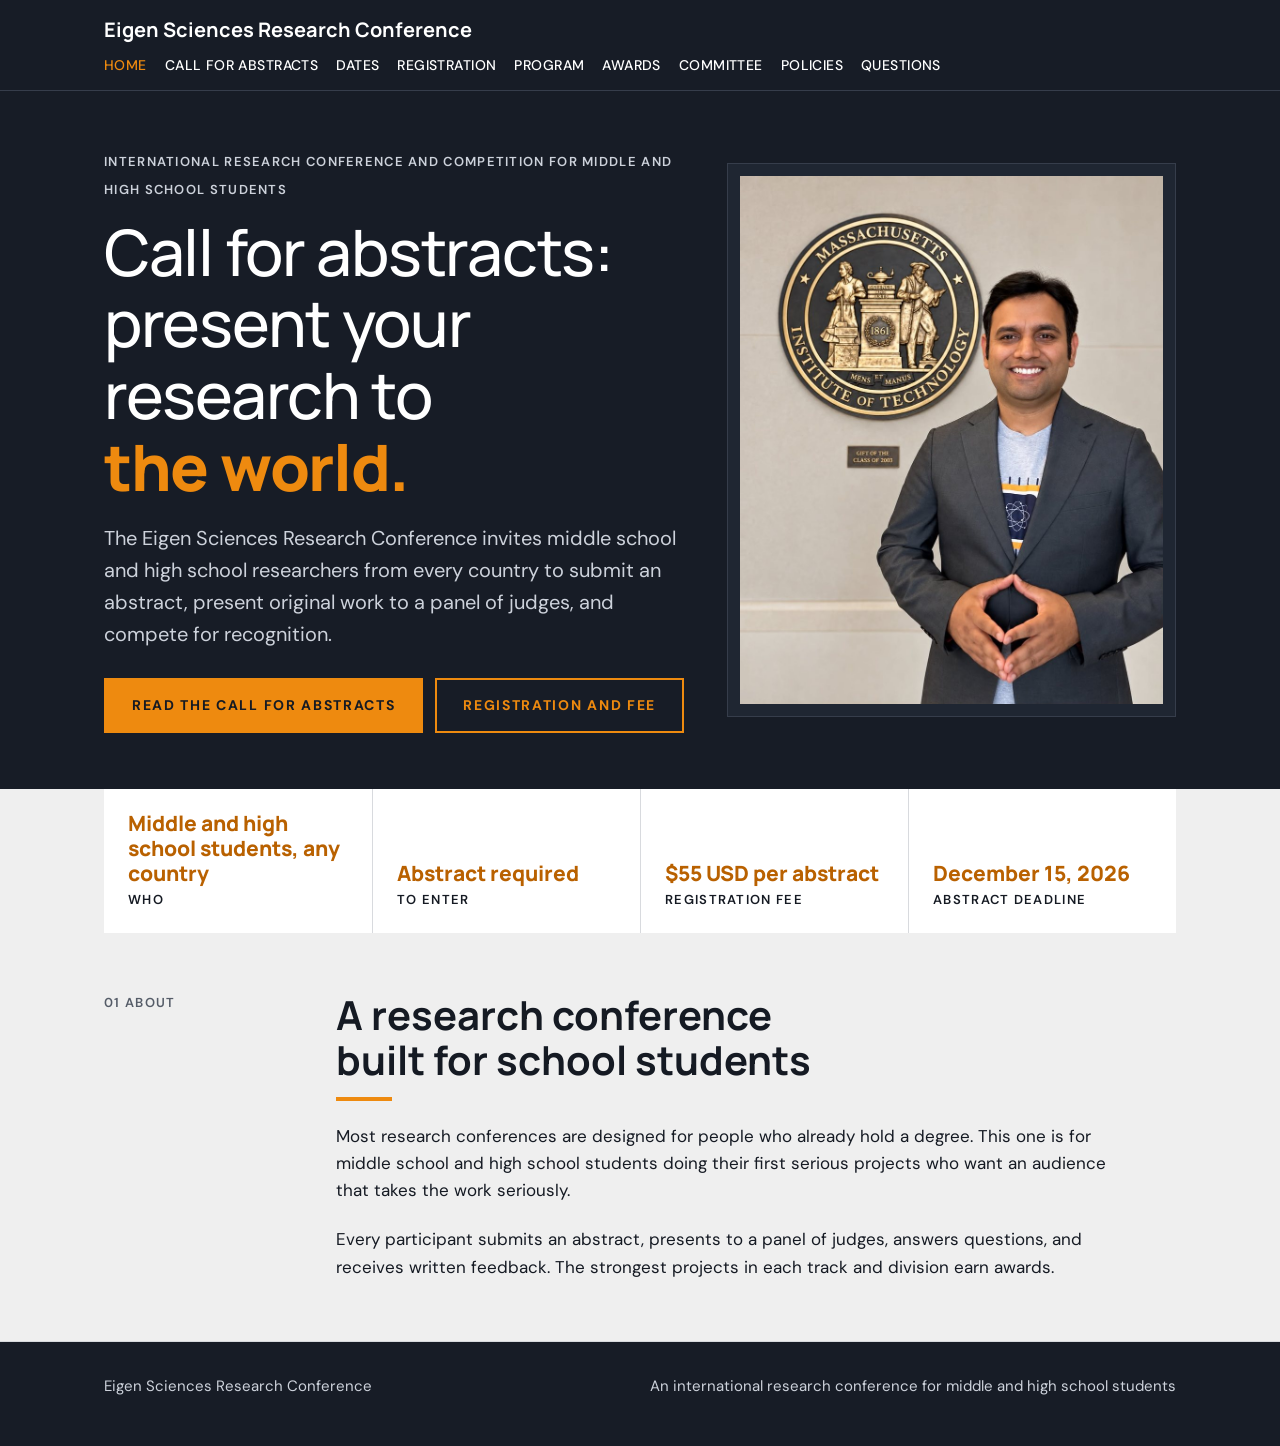
==== commit 48e18758: "Use the supplied photo in the banner Co-Authored-By: Claude Fable 5.2 <noreply@anthropic.com> Claude" ====
--- a/index.html
+++ b/index.html
@@ -123,7 +123,7 @@
 .btn:hover { filter: brightness(1.08); }
 figure { margin: 0; }
 .figure { border: 1px solid var(--rule); background: var(--surface); border-radius: 0; padding: 12px; overflow: hidden; }
-.figure svg { display: block; width: 100%; height: auto; }
+.figure img { display: block; width: 100%; height: auto; max-height: 560px; object-fit: cover; object-position: center 20%; }
 .figure figcaption { font-family: var(--mono); font-size: 12px; color: var(--muted); padding-top: 8px; }
 
 .facts {
@@ -251,33 +251,7 @@
         </div>
       </div>
       <figure class="figure">
-        <svg viewBox="0 0 640 640" role="img" aria-label="Illustration of a student presenting a research chart on a screen to an audience">
-          <rect x="350" y="40" width="210" height="400" rx="14" transform="rotate(32 455 240)" fill="#ee8a0f"/>
-          <rect x="80" y="90" width="390" height="260" rx="6" fill="#ffffff"/>
-          <rect x="268" y="350" width="14" height="46" fill="#cdd2db"/>
-          <rect x="200" y="394" width="150" height="10" rx="5" fill="#cdd2db"/>
-          <rect x="118" y="116" width="170" height="11" rx="3" fill="#151a23"/>
-          <rect x="118" y="136" width="104" height="7" rx="3" fill="#9aa1ad"/>
-          <rect x="118" y="308" width="314" height="3" fill="#151a23"/>
-          <rect x="132" y="262" width="44" height="46" fill="#cdd2db"/>
-          <rect x="196" y="232" width="44" height="76" fill="#cdd2db"/>
-          <rect x="260" y="200" width="44" height="108" fill="#cdd2db"/>
-          <rect x="324" y="172" width="44" height="136" fill="#ee8a0f"/>
-          <polyline points="154,244 218,214 282,182 346,152 410,128" fill="none" stroke="#151a23" stroke-width="4" stroke-linecap="round" stroke-linejoin="round"/>
-          <circle cx="154" cy="244" r="6" fill="#151a23"/><circle cx="218" cy="214" r="6" fill="#151a23"/><circle cx="282" cy="182" r="6" fill="#151a23"/><circle cx="346" cy="152" r="6" fill="#151a23"/><circle cx="410" cy="128" r="6" fill="#151a23"/>
-          <line x1="506" y1="352" x2="452" y2="296" stroke="#ffffff" stroke-width="16" stroke-linecap="round"/>
-          <circle cx="528" cy="286" r="28" fill="#ffffff"/>
-          <rect x="492" y="324" width="74" height="130" rx="30" fill="#ffffff"/>
-          <rect x="470" y="410" width="118" height="16" rx="3" fill="#59627a"/>
-          <rect x="482" y="426" width="94" height="96" fill="#454d61"/>
-          <g fill="#3b4354">
-            <circle cx="100" cy="548" r="30"/><ellipse cx="100" cy="640" rx="58" ry="62"/>
-            <circle cx="244" cy="548" r="30"/><ellipse cx="244" cy="640" rx="58" ry="62"/>
-            <circle cx="388" cy="548" r="30"/><ellipse cx="388" cy="640" rx="58" ry="62"/>
-            <circle cx="532" cy="548" r="30"/><ellipse cx="532" cy="640" rx="58" ry="62"/>
-          </g>
-        </svg>
-        <figcaption>Students present their research to a panel of judges.</figcaption>
+        <img src="hero-photo.jpg" alt="A smiling man in a gray blazer standing in front of a bronze Massachusetts Institute of Technology seal" width="900" height="1125">
       </figure>
     </div>
   </div>
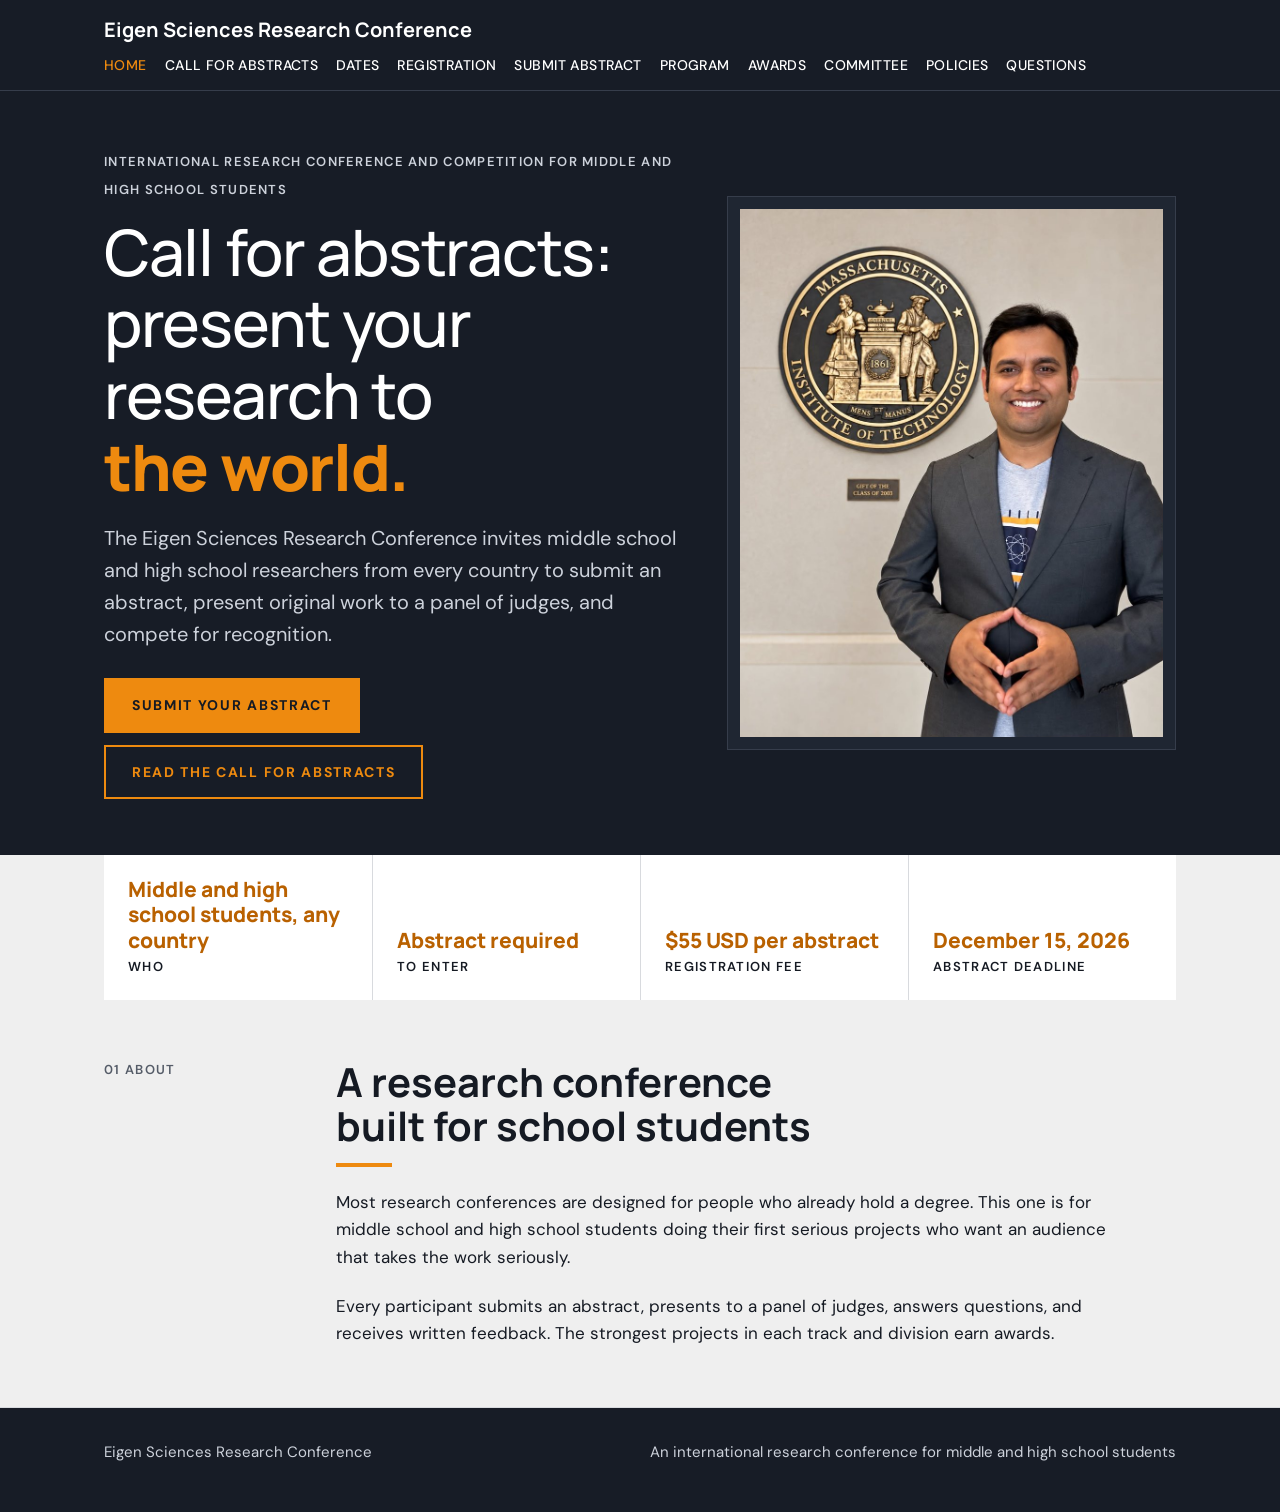
==== commit 398b287f: "Add abstract submission form with payment step, full dates page, waiver instructions Co-Authored-By:" ====
--- a/index.html
+++ b/index.html
@@ -4,236 +4,33 @@
 <meta charset="utf-8">
 <meta name="viewport" content="width=device-width, initial-scale=1">
 <title>Eigen Sciences Research Conference</title>
+<meta name="description" content="An international research conference and competition for middle and high school students. Submit an abstract, present to judges, and compete for awards.">
+<link rel="canonical" href="https://conference.eigensciences.com/">
 <link rel="preconnect" href="https://fonts.googleapis.com">
 <link rel="preconnect" href="https://fonts.gstatic.com" crossorigin>
 <link href="https://fonts.googleapis.com/css2?family=DM+Sans:opsz,wght@9..40,400;9..40,500;9..40,600;9..40,700&family=Manrope:wght@500;700;800&display=swap" rel="stylesheet">
-<style>
-/* Layout idea: matches eigensciences.com. Charcoal masthead with white type and an orange highlight, light gray page, white cards, square uppercase buttons. */
-:root {
-  color-scheme: light;
-  --paper: #efefef;
-  --surface: #ffffff;
-  --ink: #151a23;
-  --muted: #555c68;
-  --rule: #d8dade;
-  --accent: #ee8a0f;
-  --accent-deep: #b96100;
-  --accent-ink: #151a23;
-  --marker: #fde6c4;
-  --marker-ink: #5a3200;
-  --display: "Manrope", "Segoe UI", Helvetica, Arial, sans-serif;
-  --body: "DM Sans", "Segoe UI", Helvetica, Arial, sans-serif;
-  --mono: "DM Sans", "Segoe UI", Helvetica, Arial, sans-serif;
-}
-/* Charcoal masthead for the header and hero */
-.band {
-  --paper: #171c26;
-  --surface: #1f2632;
-  --ink: #ffffff;
-  --muted: #cdd2db;
-  --rule: #363d4b;
-  --accent-deep: #ee8a0f;
-  background: var(--paper);
-  color: var(--ink);
-}
-
-* { box-sizing: border-box; }
-html { scroll-behavior: smooth; }
-@media (prefers-reduced-motion: reduce) { html { scroll-behavior: auto; } }
-body {
-  margin: 0;
-  background: var(--paper);
-  color: var(--ink);
-  font-family: var(--body);
-  font-size: 17px;
-  line-height: 1.6;
-}
-a { color: var(--accent-deep); }
-a:focus-visible, button:focus-visible, summary:focus-visible {
-  outline: 3px solid var(--marker);
-  outline-offset: 3px;
-}
-h1, h2, h3 { font-family: var(--display); line-height: 1.12; text-wrap: balance; margin: 0; }
-p { margin: 0; max-width: 65ch; }
-.wrap { max-width: 1120px; margin: 0 auto; padding: 0 24px; }
-.label {
-  font-family: var(--body);
-  font-size: 13px;
-  font-weight: 600;
-  letter-spacing: 0.1em;
-  text-transform: uppercase;
-  color: var(--muted);
-}
-.tba {
-  display: inline-block;
-  background: var(--marker);
-  color: var(--marker-ink);
-  font-family: var(--mono);
-  font-size: 13px;
-  font-weight: 600;
-  padding: 2px 8px;
-  border-radius: 0;
-}
-
-/* Header */
-header.site { border-bottom: 1px solid var(--rule); position: sticky; top: 0; z-index: 5; }
-header.site .wrap {
-  display: flex;
-  flex-wrap: wrap;
-  align-items: center;
-  justify-content: space-between;
-  gap: 8px 24px;
-  padding-top: 14px;
-  padding-bottom: 14px;
-}
-.brand { font-family: var(--display); font-weight: 700; font-size: 20px; color: var(--ink); text-decoration: none; }
-nav { display: flex; flex-wrap: wrap; gap: 4px 18px; }
-nav a { color: var(--ink); text-decoration: none; font-size: 14px; font-weight: 500; text-transform: uppercase; letter-spacing: 0.03em; }
-nav a:hover { color: var(--accent); }
-nav a[aria-current="page"] { color: var(--accent); }
-.is-hidden { display: none !important; }
-html { scroll-padding-top: 80px; }
-
-/* Hero */
-.hero .wrap {
-  display: grid;
-  grid-template-columns: minmax(0, 1.3fr) minmax(0, 1fr);
-  gap: 40px;
-  align-items: center;
-  padding-top: 56px;
-  padding-bottom: 56px;
-}
-.hero h1 { font-size: clamp(38px, 5.4vw, 64px); font-weight: 500; letter-spacing: -0.02em; margin: 14px 0 20px; }
-.hero h1 em { font-style: normal; font-weight: 800; color: var(--accent); }
-.hero .lede { font-size: 20px; color: var(--muted); max-width: 54ch; }
-.cta { display: flex; flex-wrap: wrap; gap: 12px; margin-top: 28px; }
-.btn {
-  display: inline-block;
-  padding: 14px 26px;
-  border-radius: 0;
-  font-weight: 700;
-  font-size: 14px;
-  letter-spacing: 0.12em;
-  text-transform: uppercase;
-  text-decoration: none;
-  border: 2px solid var(--accent);
-}
-.btn.primary { background: var(--accent); color: var(--accent-ink); }
-.btn.ghost { color: var(--accent); }
-.btn:hover { filter: brightness(1.08); }
-figure { margin: 0; }
-.figure { border: 1px solid var(--rule); background: var(--surface); border-radius: 0; padding: 12px; overflow: hidden; }
-.figure img { display: block; width: 100%; height: auto; max-height: 560px; object-fit: cover; object-position: center 20%; }
-.figure figcaption { font-family: var(--mono); font-size: 12px; color: var(--muted); padding-top: 8px; }
-
-.facts {
-  display: grid;
-  grid-template-columns: repeat(4, minmax(0, 1fr));
-  background: var(--surface);
-}
-.facts > div { padding: 22px 24px; border-left: 1px solid var(--rule); display: flex; flex-direction: column-reverse; gap: 4px; }
-.facts > div:first-child { border-left: 0; }
-.facts strong { font-family: var(--display); font-size: 21px; font-weight: 800; color: var(--accent-deep); line-height: 1.2; }
-.facts .label { color: var(--ink); }
-
-/* Sections */
-section.block { border-bottom: 1px solid var(--rule); }
-.content h2::after { content: ""; display: block; width: 56px; height: 4px; background: var(--accent); margin-top: 14px; }
-footer { background: #171c26; }
-footer .wrap { color: #cdd2db !important; }
-section.block .wrap {
-  display: grid;
-  grid-template-columns: 200px minmax(0, 1fr);
-  gap: 32px;
-  padding-top: 60px;
-  padding-bottom: 60px;
-}
-.content { display: flex; flex-direction: column; gap: 22px; }
-.content h2 { font-size: clamp(28px, 3.4vw, 40px); font-weight: 700; }
-.content h3.sub { font-size: 23px; font-weight: 700; margin-top: 10px; }
-
-.grid { display: grid; gap: 16px; }
-.grid.two { grid-template-columns: repeat(2, minmax(0, 1fr)); }
-.grid.three { grid-template-columns: repeat(3, minmax(0, 1fr)); }
-.card {
-  background: var(--surface);
-  border: 1px solid var(--rule);
-  border-radius: 0;
-  padding: 22px;
-  display: flex;
-  flex-direction: column;
-  gap: 10px;
-}
-.card h3 { font-size: 20px; font-weight: 700; }
-.card p { color: var(--muted); font-size: 16px; }
-ul.plain { margin: 0; padding-left: 20px; color: var(--muted); font-size: 16px; display: flex; flex-direction: column; gap: 6px; max-width: 65ch; }
-
-.fee { background: var(--surface); border: 1px solid var(--rule); border-top: 4px solid var(--accent); border-radius: 0; padding: 24px; display: grid; grid-template-columns: auto minmax(0, 1fr); gap: 8px 32px; align-items: center; }
-.fee .price { font-family: var(--display); color: var(--accent); font-size: 60px; font-weight: 800; line-height: 1; font-variant-numeric: tabular-nums; }
-.fee .price small { font-family: var(--mono); font-size: 14px; font-weight: 400; color: var(--muted); }
-.fee p { color: var(--muted); }
-
-ol.steps { list-style: none; margin: 0; padding: 0; display: flex; flex-direction: column; }
-ol.steps li {
-  display: grid;
-  grid-template-columns: 72px minmax(0, 1fr);
-  gap: 16px;
-  padding: 18px 0;
-  border-top: 1px solid var(--rule);
-}
-ol.steps li:last-child { border-bottom: 1px solid var(--rule); }
-ol.steps .n { font-family: var(--body); font-size: 14px; font-weight: 700; text-transform: uppercase; letter-spacing: 0.06em; color: var(--accent-deep); padding-top: 4px; }
-ol.steps h3 { font-size: 20px; font-weight: 700; margin-bottom: 4px; }
-ol.steps p { color: var(--muted); font-size: 16px; }
-
-.tablewrap { overflow-x: auto; background: var(--surface); border: 1px solid var(--rule); }
-table { border-collapse: collapse; width: 100%; min-width: 460px; font-size: 16px; }
-th, td { text-align: left; padding: 12px 14px; border-bottom: 1px solid var(--rule); vertical-align: top; }
-
-th { font-family: var(--mono); font-size: 13px; letter-spacing: 0.06em; text-transform: uppercase; color: var(--muted); font-weight: 500; }
-td.num { font-family: var(--mono); font-variant-numeric: tabular-nums; white-space: nowrap; }
-
-details { border-top: 1px solid var(--rule); padding: 14px 0; }
-details:last-of-type { border-bottom: 1px solid var(--rule); }
-summary { cursor: pointer; font-weight: 600; font-size: 18px; }
-details p { color: var(--muted); padding-top: 8px; }
-
-.notice { background: var(--surface); border: 1px solid var(--rule); border-left: 4px solid var(--accent); border-radius: 0; padding: 22px; display: flex; flex-direction: column; gap: 10px; }
-
-footer .wrap { padding-top: 32px; padding-bottom: 48px; display: flex; flex-wrap: wrap; gap: 8px 32px; justify-content: space-between; color: var(--muted); font-size: 15px; }
-
-@media (max-width: 860px) {
-  .hero .wrap { grid-template-columns: minmax(0, 1fr); padding-top: 40px; padding-bottom: 40px; }
-  .figure { max-width: 400px; }
-  .facts { grid-template-columns: repeat(2, minmax(0, 1fr)); }
-  .facts > div:nth-child(3) { border-left: 0; }
-  .facts > div:nth-child(n+3) { border-top: 1px solid var(--rule); }
-  section.block .wrap { grid-template-columns: minmax(0, 1fr); gap: 12px; padding-top: 44px; padding-bottom: 44px; }
-  .grid.three { grid-template-columns: repeat(2, minmax(0, 1fr)); }
-}
-@media (max-width: 520px) {
-  .wrap { padding: 0 16px; }
-  .grid.two, .grid.three, .facts, .fee { grid-template-columns: minmax(0, 1fr); }
-  .facts > div { border-top: 1px solid var(--rule); border-left: 0; }
-  .facts > div:first-child { border-top: 0; }
-}
-</style>
+<link rel="stylesheet" href="style.css">
+<script>
+// Old links such as /#registration go to the matching page.
+(function(){var m={call:"call-for-abstracts",dates:"important-dates",registration:"registration",submit:"submit-abstract",waiver:"registration#waiver",program:"program",awards:"awards",committee:"committee",policies:"policies",questions:"questions"};var h=location.hash.replace("#","");if(m[h])location.replace(m[h]);})();
+</script>
 </head>
 <body>
 
 <header class="site band">
   <div class="wrap">
-    <a class="brand" href="#top">Eigen Sciences Research Conference</a>
+    <a class="brand" href="./">Eigen Sciences Research Conference</a>
     <nav aria-label="Sections">
-      <a href="#about">Home</a>
-      <a href="#call">Call for abstracts</a>
-      <a href="#dates">Dates</a>
-      <a href="#registration">Registration</a>
-      <a href="#program">Program</a>
-      <a href="#awards">Awards</a>
-      <a href="#committee">Committee</a>
-      <a href="#policies">Policies</a>
-      <a href="#questions">Questions</a>
+      <a href="./" aria-current="page">Home</a>
+      <a href="call-for-abstracts">Call for abstracts</a>
+      <a href="important-dates">Dates</a>
+      <a href="registration">Registration</a>
+      <a href="submit-abstract">Submit abstract</a>
+      <a href="program">Program</a>
+      <a href="awards">Awards</a>
+      <a href="committee">Committee</a>
+      <a href="policies">Policies</a>
+      <a href="questions">Questions</a>
     </nav>
   </div>
 </header>
@@ -246,8 +43,8 @@
         <h1>Call for abstracts: present your research to <em>the world.</em></h1>
         <p class="lede">The Eigen Sciences Research Conference invites middle school and high school researchers from every country to submit an abstract, present original work to a panel of judges, and compete for recognition.</p>
         <div class="cta">
-          <a class="btn primary" href="#call">Read the call for abstracts</a>
-          <a class="btn ghost" href="#registration">Registration and fee</a>
+          <a class="btn primary" href="submit-abstract">Submit your abstract</a>
+          <a class="btn ghost" href="call-for-abstracts">Read the call for abstracts</a>
         </div>
       </div>
       <figure class="figure">
@@ -275,218 +72,6 @@
       </div>
     </div>
   </section>
-
-  <section class="block" id="call">
-    <div class="wrap">
-      <span class="label">02 Call for abstracts</span>
-      <div class="content">
-        <h2>Call for abstracts</h2>
-        <p>An abstract is required from every project. It is the basis for acceptance and for placing your project in a judging session.</p>
-
-        <h3 class="sub">Who can submit</h3>
-        <p>Students from any country and any curriculum can submit. There are two divisions, judged separately.</p>
-        <div class="grid two">
-          <div class="card" style="border-top:4px solid var(--accent)"><span class="label">Division 1</span><h3>Middle school</h3><p>Students enrolled in middle school at the time of submission.</p></div>
-          <div class="card" style="border-top:4px solid var(--accent)"><span class="label">Division 2</span><h3>High school</h3><p>Students enrolled in high school (secondary school) at the time of submission.</p></div>
-        </div>
-        <ul class="plain">
-          <li>Individual and team projects are both welcome. A team submits one abstract, with up to 4 students.</li>
-          <li>School projects, independent research, and work done with a mentor or in a summer program all qualify.</li>
-          <li>Naming a mentor is recommended but not required.</li>
-        </ul>
-
-        <h3 class="sub">Research tracks</h3>
-        <div class="grid three">
-          <div class="card"><h3>Life sciences</h3><p>Biology, biochemistry, genetics, neuroscience, ecology.</p></div>
-          <div class="card"><h3>Medicine and health</h3><p>Biomedical research, public health, epidemiology.</p></div>
-          <div class="card"><h3>Physical sciences</h3><p>Physics, chemistry, astronomy, materials, earth science.</p></div>
-          <div class="card"><h3>Mathematics and computing</h3><p>Pure and applied mathematics, statistics, computer science, AI.</p></div>
-          <div class="card"><h3>Engineering</h3><p>Robotics, energy, electronics, design and prototypes.</p></div>
-          <div class="card"><h3>Social sciences</h3><p>Psychology, economics, education, behavioral research.</p></div>
-        </div>
-
-        <h3 class="sub">Abstract guidelines</h3>
-        <div class="tablewrap">
-          <table>
-            <thead><tr><th>Item</th><th>Requirement</th></tr></thead>
-            <tbody>
-              <tr><td>Length</td><td>Up to 250 words, in English</td></tr>
-              <tr><td>Structure</td><td>Background and question, methods, results, conclusion</td></tr>
-              <tr><td>Title</td><td>Up to 20 words, no abbreviations</td></tr>
-              <tr><td>Division</td><td>Middle school or high school</td></tr>
-              <tr><td>Authors</td><td>Up to 4 students per abstract. Full name, school, city and country for each</td></tr>
-              <tr><td>Mentor</td><td>Recommended. Name and institution of the mentor or teacher who advised the work</td></tr>
-              <tr><td>Track</td><td>One of the six tracks above</td></tr>
-              <tr><td>Keywords</td><td>Three to five</td></tr>
-            </tbody>
-          </table>
-        </div>
-        <p><span class="tba">Abstract template to be added</span></p>
-
-        <h3 class="sub">From abstract to award</h3>
-        <ol class="steps">
-          <li><span class="n">Step 1</span><div><h3>Submit your abstract and pay the fee</h3><p>Send your abstract with the $55 registration fee by December 15, 2026.</p></div></li>
-          <li><span class="n">Step 2</span><div><h3>Review</h3><p>The review committee reads every abstract and sends an acceptance decision.</p></div></li>
-          <li><span class="n">Step 3</span><div><h3>Present</h3><p>Accepted students give a 10 minute talk to a panel of judges, followed by 5 minutes of questions.</p></div></li>
-          <li><span class="n">Step 4</span><div><h3>Feedback and awards</h3><p>Every presenter receives written comments. Top projects in each track and division are recognized at the closing ceremony.</p></div></li>
-        </ol>
-      </div>
-    </div>
-  </section>
-
-  <section class="block" id="dates">
-    <div class="wrap">
-      <span class="label">03 Important dates</span>
-      <div class="content">
-        <h2>Important dates</h2>
-        <div class="tablewrap">
-          <table>
-            <thead><tr><th>Milestone</th><th>Date</th></tr></thead>
-            <tbody>
-              <tr><td>Abstract submissions open</td><td><span class="tba">To be announced</span></td></tr>
-              <tr><td>Abstract and fee deadline</td><td><strong>December 15, 2026</strong></td></tr>
-              <tr><td>Acceptance notices sent</td><td><span class="tba">To be announced</span></td></tr>
-              <tr><td>Final slides or poster due</td><td><span class="tba">To be announced</span></td></tr>
-              <tr><td>Conference and presentations</td><td><span class="tba">To be announced</span></td></tr>
-              <tr><td>Awards ceremony</td><td><span class="tba">To be announced</span></td></tr>
-            </tbody>
-          </table>
-        </div>
-      </div>
-    </div>
-  </section>
-
-  <section class="block" id="registration">
-    <div class="wrap">
-      <span class="label">04 Registration</span>
-      <div class="content">
-        <h2>Registration and fee</h2>
-        <div class="fee">
-          <div class="price">$55 <small>USD</small></div>
-          <div>
-            <p><strong style="color:var(--ink)">Registration fee per abstract, paid when you submit.</strong></p>
-            <p>One fee covers the whole team, up to 4 students. It includes abstract review, your presentation slot, and written feedback from the judges. There are no additional costs after this.</p>
-          </div>
-        </div>
-        <ul class="plain">
-          <li>The fee is charged per abstract, not per student.</li>
-          <li>Payment is by card through Stripe, a secure online payment service.</li>
-          <li>The fee is non-refundable, including when an abstract is not accepted.</li>
-          <li>Fee waivers are available for students from low-income and lower-middle-income countries. <span class="tba">Eligible country list to be added</span></li>
-        </ul>
-        <div class="notice">
-          <span class="tba">Submission form and Stripe payment link to be added</span>
-          <p>To submit, you will need: your name, school, country, track, project title, abstract, mentor details if any, and a parent or guardian contact.</p>
-          <p>Contact: <span class="tba">Email address to be added</span></p>
-        </div>
-      </div>
-    </div>
-  </section>
-
-  <section class="block" id="program">
-    <div class="wrap">
-      <span class="label">05 Program</span>
-      <div class="content">
-        <h2>Program</h2>
-        <div class="grid two">
-          <div class="card"><h3>Schedule</h3><p>Opening session, judged presentation sessions by track, and the awards ceremony.</p><p><span class="tba">Full schedule to be announced</span></p></div>
-          <div class="card"><h3>Keynote speakers</h3><p>Invited scientists speaking about their research and their path into it.</p><p><span class="tba">Speakers to be announced</span></p></div>
-          <div class="card"><h3>Venue and format</h3><p>Location, travel information, or the online platform and time zones.</p><p><span class="tba">In person or online: to be announced</span></p></div>
-          <div class="card"><h3>Abstract book</h3><p>Accepted abstracts published together after the conference.</p><p><span class="tba">To be confirmed</span></p></div>
-        </div>
-      </div>
-    </div>
-  </section>
-
-  <section class="block" id="awards">
-    <div class="wrap">
-      <span class="label">06 Awards</span>
-      <div class="content">
-        <h2>Judging and awards</h2>
-        <p>First, second and third place are awarded in each track for each division, with one overall best project per division. Every presenter receives a certificate of participation.</p>
-        <p><span class="tba">Prizes to be announced</span></p>
-        <div class="tablewrap">
-          <table>
-            <thead><tr><th>Criterion</th><th>What judges look for</th><th>Weight</th></tr></thead>
-            <tbody>
-              <tr><td>Research question</td><td>Is it clear, specific and worth asking?</td><td class="num">20%</td></tr>
-              <tr><td>Method</td><td>Does the approach fit the question, and is it carried out carefully?</td><td class="num">30%</td></tr>
-              <tr><td>Results and reasoning</td><td>Do the conclusions follow from the evidence? Are limits acknowledged?</td><td class="num">25%</td></tr>
-              <tr><td>Presentation</td><td>Is the work explained clearly, in slides and in answers to questions?</td><td class="num">15%</td></tr>
-              <tr><td>Originality</td><td>Does the student bring their own idea or angle?</td><td class="num">10%</td></tr>
-            </tbody>
-          </table>
-        </div>
-        <p><span class="tba">Draft rubric</span> These weights are a starting suggestion and can be changed.</p>
-      </div>
-    </div>
-  </section>
-
-  <section class="block" id="committee">
-    <div class="wrap">
-      <span class="label">07 Committee</span>
-      <div class="content">
-        <h2>Organizing committee</h2>
-        <p>The people responsible for the conference, with their institutions.</p>
-        <div class="grid three">
-          <div class="card"><span class="label">Conference chair</span><p><span class="tba">To be announced</span></p></div>
-          <div class="card"><span class="label">Review committee</span><p><span class="tba">To be announced</span></p></div>
-          <div class="card"><span class="label">Judges</span><p><span class="tba">To be announced</span></p></div>
-        </div>
-        <h3 class="sub">Sponsors and partners</h3>
-        <p><span class="tba">To be announced</span></p>
-      </div>
-    </div>
-  </section>
-
-  <section class="block" id="policies">
-    <div class="wrap">
-      <span class="label">08 Policies</span>
-      <div class="content">
-        <h2>Policies</h2>
-        <div class="grid two">
-          <div class="card"><h3>Original work</h3><p>The research must be the student's own. Copied text or results lead to rejection. Abstracts may be checked for plagiarism.</p></div>
-          <div class="card"><h3>Credit for help</h3><p>Name every mentor, teacher or lab that supported the project, and say which parts the student did.</p></div>
-          <div class="card"><h3>Presenting</h3><p>At least one student author of each accepted abstract must present to be eligible for awards and a certificate.</p></div>
-          <div class="card"><h3>Research ethics</h3><p>Projects involving people or animals must have followed the approval rules of the student's school or institution.</p></div>
-          <div class="card"><h3>Parent or guardian consent</h3><p>Participants under 18 need consent from a parent or guardian to register and to appear in photos or recordings.</p></div>
-          <div class="card"><h3>Use of AI tools</h3><p>AI tools may help with language, editing and coding, but the research question, analysis and conclusions must be the student's own. Say in your abstract or presentation which AI tools you used and for what. AI tools cannot be listed as authors, and results or references invented by AI lead to rejection. Students are responsible for the accuracy of everything they submit.</p></div>
-          <div class="card"><h3>Refunds</h3><p>The registration fee is non-refundable, including when an abstract is not accepted or a student withdraws.</p></div>
-          <div class="card"><h3>Privacy</h3><p><span class="tba">Privacy notice to be added</span></p></div>
-        </div>
-        <p><span class="tba">Draft policies</span> Review these before the site goes public.</p>
-      </div>
-    </div>
-  </section>
-
-  <section class="block" id="questions">
-    <div class="wrap">
-      <span class="label">09 Questions</span>
-      <div class="content">
-        <h2>Common questions</h2>
-        <div>
-          <details><summary>Who can take part?</summary><p>Middle school and high school students from any country. The two divisions are judged separately.</p></details>
-          <details><summary>Do I need finished results to submit?</summary><p>No. Work in progress is welcome as long as you have a clear question, a method, and at least preliminary findings to discuss.</p></details>
-          <details><summary>Can I enter as a team?</summary><p>Yes. A team of up to 4 students submits one abstract, presents together, and is judged as one project.</p></details>
-          <details><summary>What language are abstracts and presentations in?</summary><p>English.</p></details>
-          <details><summary>Does my project need a mentor?</summary><p>No. Independent projects are judged on the same criteria as mentored ones. Having a mentor is recommended, and if you have one, please enter their name when you submit.</p></details>
-          <details><summary>How much does it cost?</summary><p>The registration fee is $55 USD per abstract, paid when you submit. After that, there are no additional costs.</p></details>
-          <details><summary>Does each team member pay?</summary><p>No. The $55 fee is per abstract, so one payment covers the whole team.</p></details>
-          <details><summary>Can I get a refund?</summary><p>No. The fee is non-refundable, including when an abstract is not accepted.</p></details>
-          <details><summary>Is there a fee waiver?</summary><p>Yes, for students from low-income and lower-middle-income countries. <span class="tba">Eligible country list and how to apply to be added</span></p></details>
-          <details><summary>When is the deadline?</summary><p>Abstracts and the fee are due by December 15, 2026.</p></details>
-          <details><summary>How long can my abstract be?</summary><p>Up to 250 words.</p></details>
-          <details><summary>Can I use AI tools such as chatbots?</summary><p>You may use them for help with language, editing and coding, and you must say which tools you used and how. The ideas, analysis and conclusions must be your own.</p></details>
-          <details><summary>How will I know if my abstract is accepted?</summary><p>The review committee emails a decision to the address you submit with. <span class="tba">Notification date to be announced</span></p></details>
-          <details><summary>Will I receive a certificate?</summary><p>Yes. Every presenter receives a certificate of participation, and award winners receive an award certificate.</p></details>
-          <details><summary>Can I submit more than one abstract?</summary><p><span class="tba">To be confirmed</span></p></details>
-          <details><summary>Can I submit work I have presented at a science fair or another conference?</summary><p><span class="tba">To be confirmed</span></p></details>
-          <details><summary>Is the conference in person or online, and what about time zones?</summary><p><span class="tba">To be announced</span></p></details>
-          <details><summary>Will my abstract be published?</summary><p><span class="tba">To be confirmed</span></p></details>
-        </div>
-      </div>
-    </div>
-  </section>
 </main>
 
 <footer>
@@ -495,30 +80,5 @@
     <span>An international research conference for middle and high school students</span>
   </div>
 </footer>
-
-<script>
-// Each menu item opens its own page: only the chosen section is shown.
-(function () {
-  var sections = Array.prototype.slice.call(document.querySelectorAll('section.block'));
-  var hero = document.getElementById('hero'), facts = document.getElementById('facts');
-  var links = Array.prototype.slice.call(document.querySelectorAll('header nav a'));
-  function show() {
-    var id = (location.hash || '').replace('#', '');
-    var known = sections.some(function (s) { return s.id === id; });
-    if (!known || id === 'about') id = 'about';
-    var home = id === 'about';
-    hero.classList.toggle('is-hidden', !home);
-    facts.classList.toggle('is-hidden', !home);
-    sections.forEach(function (s) { s.classList.toggle('is-hidden', s.id !== id); });
-    links.forEach(function (a) {
-      if (a.getAttribute('href') === '#' + id) a.setAttribute('aria-current', 'page');
-      else a.removeAttribute('aria-current');
-    });
-    window.scrollTo(0, 0);
-  }
-  window.addEventListener('hashchange', show);
-  show();
-})();
-</script>
 </body>
 </html>
--- a/style.css
+++ b/style.css
@@ -0,0 +1,227 @@
+/* Layout idea: matches eigensciences.com. Charcoal masthead with white type and an orange highlight, light gray page, white cards, square uppercase buttons. */
+:root {
+  color-scheme: light;
+  --paper: #efefef;
+  --surface: #ffffff;
+  --ink: #151a23;
+  --muted: #555c68;
+  --rule: #d8dade;
+  --accent: #ee8a0f;
+  --accent-deep: #b96100;
+  --accent-ink: #151a23;
+  --marker: #fde6c4;
+  --marker-ink: #5a3200;
+  --display: "Manrope", "Segoe UI", Helvetica, Arial, sans-serif;
+  --body: "DM Sans", "Segoe UI", Helvetica, Arial, sans-serif;
+  --mono: "DM Sans", "Segoe UI", Helvetica, Arial, sans-serif;
+}
+/* Charcoal masthead for the header and hero */
+.band {
+  --paper: #171c26;
+  --surface: #1f2632;
+  --ink: #ffffff;
+  --muted: #cdd2db;
+  --rule: #363d4b;
+  --accent-deep: #ee8a0f;
+  background: var(--paper);
+  color: var(--ink);
+}
+
+* { box-sizing: border-box; }
+html { scroll-behavior: smooth; }
+@media (prefers-reduced-motion: reduce) { html { scroll-behavior: auto; } }
+body {
+  margin: 0;
+  background: var(--paper);
+  color: var(--ink);
+  font-family: var(--body);
+  font-size: 17px;
+  line-height: 1.6;
+}
+a { color: var(--accent-deep); }
+a:focus-visible, button:focus-visible, summary:focus-visible {
+  outline: 3px solid var(--marker);
+  outline-offset: 3px;
+}
+h1, h2, h3 { font-family: var(--display); line-height: 1.12; text-wrap: balance; margin: 0; }
+p { margin: 0; max-width: 65ch; }
+.wrap { max-width: 1120px; margin: 0 auto; padding: 0 24px; }
+.label {
+  font-family: var(--body);
+  font-size: 13px;
+  font-weight: 600;
+  letter-spacing: 0.1em;
+  text-transform: uppercase;
+  color: var(--muted);
+}
+.tba {
+  display: inline-block;
+  background: var(--marker);
+  color: var(--marker-ink);
+  font-family: var(--mono);
+  font-size: 13px;
+  font-weight: 600;
+  padding: 2px 8px;
+  border-radius: 0;
+}
+
+/* Header */
+header.site { border-bottom: 1px solid var(--rule); position: sticky; top: 0; z-index: 5; }
+header.site .wrap {
+  display: flex;
+  flex-wrap: wrap;
+  align-items: center;
+  justify-content: space-between;
+  gap: 8px 24px;
+  padding-top: 14px;
+  padding-bottom: 14px;
+}
+.brand { font-family: var(--display); font-weight: 700; font-size: 20px; color: var(--ink); text-decoration: none; }
+nav { display: flex; flex-wrap: wrap; gap: 4px 18px; }
+nav a { color: var(--ink); text-decoration: none; font-size: 14px; font-weight: 500; text-transform: uppercase; letter-spacing: 0.03em; }
+nav a:hover { color: var(--accent); }
+nav a[aria-current="page"] { color: var(--accent); }
+.is-hidden { display: none !important; }
+html { scroll-padding-top: 80px; }
+
+/* Hero */
+.hero .wrap {
+  display: grid;
+  grid-template-columns: minmax(0, 1.3fr) minmax(0, 1fr);
+  gap: 40px;
+  align-items: center;
+  padding-top: 56px;
+  padding-bottom: 56px;
+}
+.hero h1 { font-size: clamp(38px, 5.4vw, 64px); font-weight: 500; letter-spacing: -0.02em; margin: 14px 0 20px; }
+.hero h1 em { font-style: normal; font-weight: 800; color: var(--accent); }
+.hero .lede { font-size: 20px; color: var(--muted); max-width: 54ch; }
+.cta { display: flex; flex-wrap: wrap; gap: 12px; margin-top: 28px; }
+.btn {
+  display: inline-block;
+  padding: 14px 26px;
+  border-radius: 0;
+  font-weight: 700;
+  font-size: 14px;
+  letter-spacing: 0.12em;
+  text-transform: uppercase;
+  text-decoration: none;
+  border: 2px solid var(--accent);
+}
+.btn.primary { background: var(--accent); color: var(--accent-ink); }
+.btn.ghost { color: var(--accent); }
+.btn:hover { filter: brightness(1.08); }
+figure { margin: 0; }
+.figure { border: 1px solid var(--rule); background: var(--surface); border-radius: 0; padding: 12px; overflow: hidden; }
+.figure img { display: block; width: 100%; height: auto; max-height: 560px; object-fit: cover; object-position: center 20%; }
+.figure figcaption { font-family: var(--mono); font-size: 12px; color: var(--muted); padding-top: 8px; }
+
+.facts {
+  display: grid;
+  grid-template-columns: repeat(4, minmax(0, 1fr));
+  background: var(--surface);
+}
+.facts > div { padding: 22px 24px; border-left: 1px solid var(--rule); display: flex; flex-direction: column-reverse; gap: 4px; }
+.facts > div:first-child { border-left: 0; }
+.facts strong { font-family: var(--display); font-size: 21px; font-weight: 800; color: var(--accent-deep); line-height: 1.2; }
+.facts .label { color: var(--ink); }
+
+/* Sections */
+section.block { border-bottom: 1px solid var(--rule); }
+.content h2::after { content: ""; display: block; width: 56px; height: 4px; background: var(--accent); margin-top: 14px; }
+footer { background: #171c26; }
+footer .wrap { color: #cdd2db !important; }
+section.block .wrap {
+  display: grid;
+  grid-template-columns: 200px minmax(0, 1fr);
+  gap: 32px;
+  padding-top: 60px;
+  padding-bottom: 60px;
+}
+.content { display: flex; flex-direction: column; gap: 22px; }
+.content h2 { font-size: clamp(28px, 3.4vw, 40px); font-weight: 700; }
+.content h3.sub { font-size: 23px; font-weight: 700; margin-top: 10px; }
+
+.grid { display: grid; gap: 16px; }
+.grid.two { grid-template-columns: repeat(2, minmax(0, 1fr)); }
+.grid.three { grid-template-columns: repeat(3, minmax(0, 1fr)); }
+.card {
+  background: var(--surface);
+  border: 1px solid var(--rule);
+  border-radius: 0;
+  padding: 22px;
+  display: flex;
+  flex-direction: column;
+  gap: 10px;
+}
+.card h3 { font-size: 20px; font-weight: 700; }
+.card p { color: var(--muted); font-size: 16px; }
+ul.plain { margin: 0; padding-left: 20px; color: var(--muted); font-size: 16px; display: flex; flex-direction: column; gap: 6px; max-width: 65ch; }
+
+.fee { background: var(--surface); border: 1px solid var(--rule); border-top: 4px solid var(--accent); border-radius: 0; padding: 24px; display: grid; grid-template-columns: auto minmax(0, 1fr); gap: 8px 32px; align-items: center; }
+.fee .price { font-family: var(--display); color: var(--accent); font-size: 60px; font-weight: 800; line-height: 1; font-variant-numeric: tabular-nums; }
+.fee .price small { font-family: var(--mono); font-size: 14px; font-weight: 400; color: var(--muted); }
+.fee p { color: var(--muted); }
+
+ol.steps { list-style: none; margin: 0; padding: 0; display: flex; flex-direction: column; }
+ol.steps li {
+  display: grid;
+  grid-template-columns: 72px minmax(0, 1fr);
+  gap: 16px;
+  padding: 18px 0;
+  border-top: 1px solid var(--rule);
+}
+ol.steps li:last-child { border-bottom: 1px solid var(--rule); }
+ol.steps .n { font-family: var(--body); font-size: 14px; font-weight: 700; text-transform: uppercase; letter-spacing: 0.06em; color: var(--accent-deep); padding-top: 4px; }
+ol.steps h3 { font-size: 20px; font-weight: 700; margin-bottom: 4px; }
+ol.steps p { color: var(--muted); font-size: 16px; }
+
+.tablewrap { overflow-x: auto; background: var(--surface); border: 1px solid var(--rule); }
+table { border-collapse: collapse; width: 100%; min-width: 460px; font-size: 16px; }
+th, td { text-align: left; padding: 12px 14px; border-bottom: 1px solid var(--rule); vertical-align: top; }
+
+th { font-family: var(--mono); font-size: 13px; letter-spacing: 0.06em; text-transform: uppercase; color: var(--muted); font-weight: 500; }
+td.num { font-family: var(--mono); font-variant-numeric: tabular-nums; white-space: nowrap; }
+
+details { border-top: 1px solid var(--rule); padding: 14px 0; }
+details:last-of-type { border-bottom: 1px solid var(--rule); }
+summary { cursor: pointer; font-weight: 600; font-size: 18px; }
+details p { color: var(--muted); padding-top: 8px; }
+
+.notice { background: var(--surface); border: 1px solid var(--rule); border-left: 4px solid var(--accent); border-radius: 0; padding: 22px; display: flex; flex-direction: column; gap: 10px; }
+
+footer .wrap { padding-top: 32px; padding-bottom: 48px; display: flex; flex-wrap: wrap; gap: 8px 32px; justify-content: space-between; color: var(--muted); font-size: 15px; }
+
+@media (max-width: 860px) {
+  .hero .wrap { grid-template-columns: minmax(0, 1fr); padding-top: 40px; padding-bottom: 40px; }
+  .figure { max-width: 400px; }
+  .facts { grid-template-columns: repeat(2, minmax(0, 1fr)); }
+  .facts > div:nth-child(3) { border-left: 0; }
+  .facts > div:nth-child(n+3) { border-top: 1px solid var(--rule); }
+  section.block .wrap { grid-template-columns: minmax(0, 1fr); gap: 12px; padding-top: 44px; padding-bottom: 44px; }
+  .grid.three { grid-template-columns: repeat(2, minmax(0, 1fr)); }
+}
+@media (max-width: 520px) {
+  .wrap { padding: 0 16px; }
+  .grid.two, .grid.three, .facts, .fee { grid-template-columns: minmax(0, 1fr); }
+  .facts > div { border-top: 1px solid var(--rule); border-left: 0; }
+  .facts > div:first-child { border-top: 0; }
+}
+
+/* Submission form */
+.sub-form { display: flex; flex-direction: column; gap: 24px; max-width: 760px; }
+.sub-form fieldset { border: 1px solid var(--rule); background: var(--surface); padding: 22px; margin: 0; display: flex; flex-direction: column; gap: 16px; min-width: 0; }
+.sub-form legend { font-family: var(--display); font-weight: 800; font-size: 20px; padding: 0 8px; }
+.sub-form label { display: flex; flex-direction: column; gap: 6px; font-weight: 600; font-size: 15px; }
+.sub-form label small { font-weight: 400; color: var(--muted); font-size: 14px; }
+.sub-form input[type="text"], .sub-form input[type="email"], .sub-form select, .sub-form textarea { font: inherit; font-weight: 400; color: var(--ink); background: #fff; border: 1px solid #9aa1ad; border-radius: 0; padding: 10px 12px; width: 100%; }
+.sub-form input:focus-visible, .sub-form select:focus-visible, .sub-form textarea:focus-visible { outline: 3px solid var(--accent); outline-offset: 1px; }
+.sub-form textarea { resize: vertical; line-height: 1.5; }
+.sub-form .row.two { display: grid; grid-template-columns: repeat(2, minmax(0, 1fr)); gap: 16px; }
+.sub-form label.check { flex-direction: row; align-items: flex-start; gap: 10px; font-weight: 400; }
+.sub-form label.check input { margin-top: 5px; width: 18px; height: 18px; flex: none; accent-color: var(--accent-deep); }
+.sub-form .hint, .sub-form .count { color: var(--muted); font-size: 14px; margin: 0; }
+.sub-form .count { margin-top: -8px; font-variant-numeric: tabular-nums; }
+.sub-form .count.over, .form-error { color: #a4161a; font-weight: 600; }
+.sub-form button.btn { cursor: pointer; font-family: var(--body); align-self: flex-start; }
+@media (max-width: 520px) { .sub-form .row.two { grid-template-columns: minmax(0, 1fr); } }
